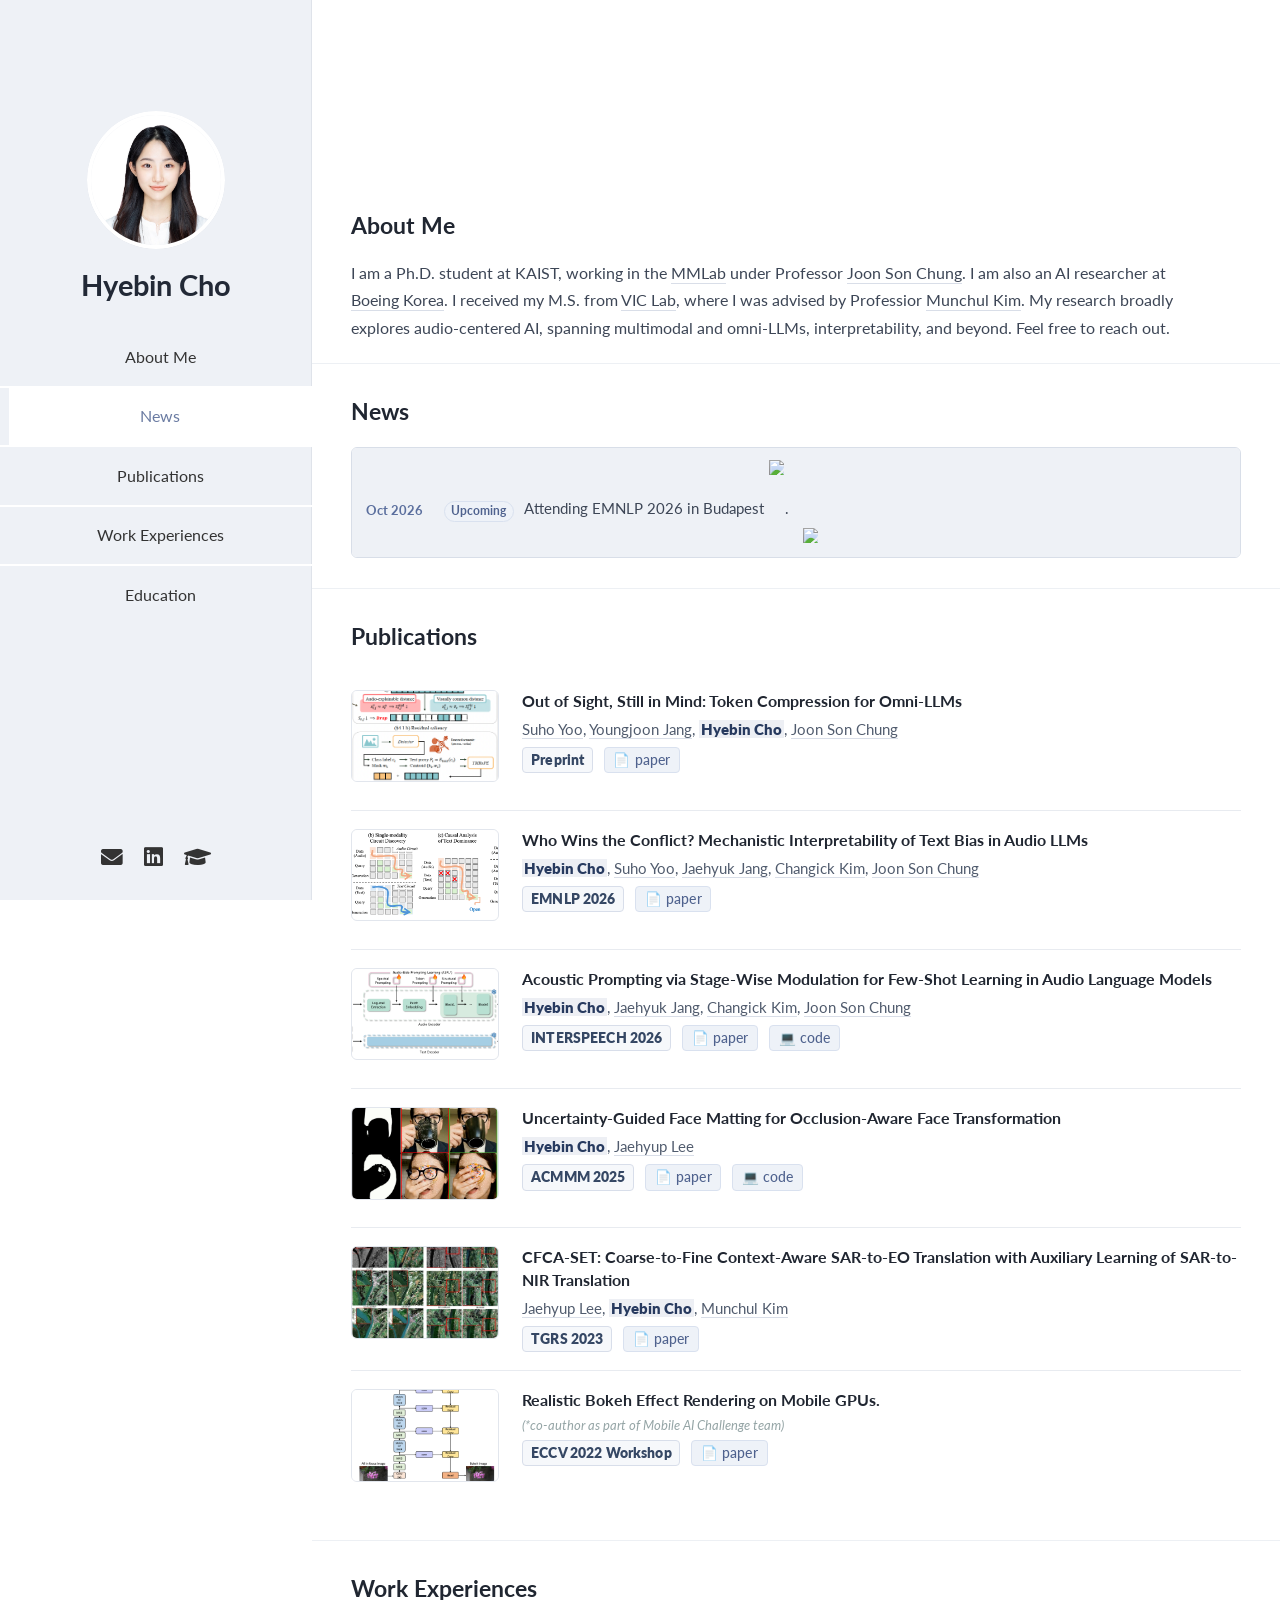
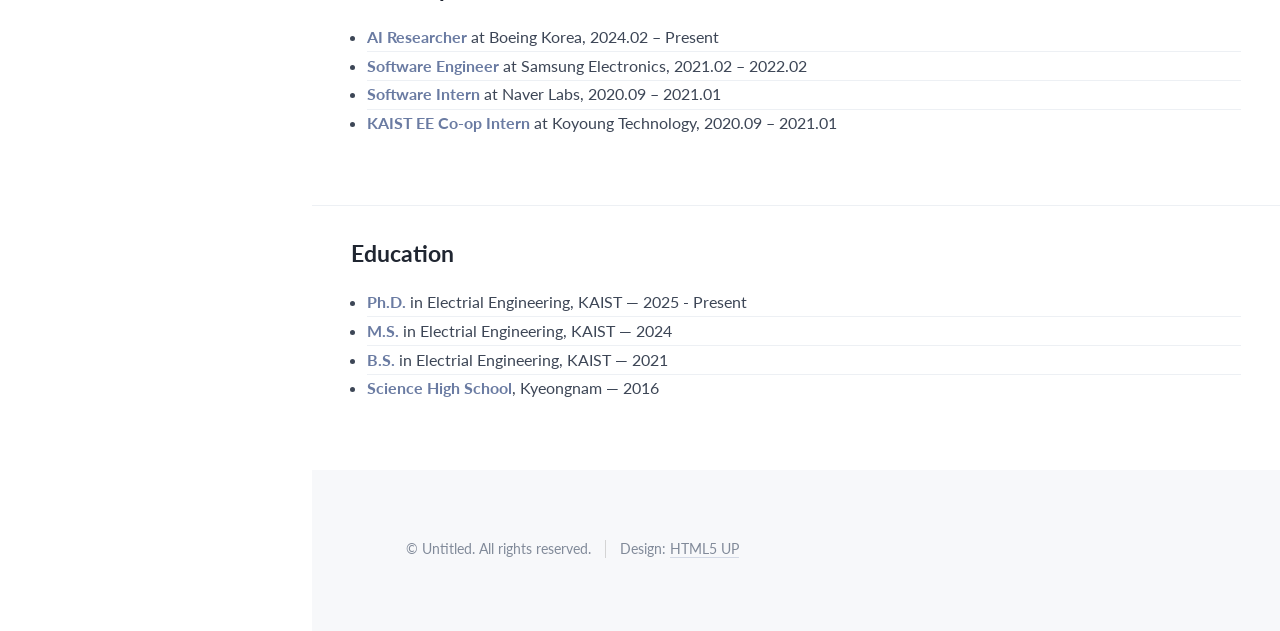
==== index.html @ 45005ac3 "Use Twemoji flag images in news" ====
<!DOCTYPE HTML>
<!--
	Read Only by HTML5 UP
	html5up.net | @ajlkn
	Free for personal and commercial use under the CCA 3.0 license (html5up.net/license)
-->
<html>
	<head>
		<title>Hyebin Cho - AI Researcher</title>
		<meta charset="utf-8" />
		<meta name="viewport" content="width=device-width, initial-scale=1, user-scalable=no" />
		<link rel="stylesheet" href="assets/css/polished.css?v=2" />
		<meta name="description" content="Projects and research by Hyebin Cho" />
		<meta name="robots" content="index, follow" />
		<link rel="canonical" href="https://hyebin-c.github.io/" />
		<meta name="google-site-verification" content="LaCavt88TlLzrb6b3BVemHwSbVUgJTIa5Aq9492b00Y" />

		<!-- 🔽 Open Graph: SNS preview용 -->
		<!-- <meta property="og:title" content="Hyebin Cho – AI Researcher" />
		<meta property="og:description" content="Anomaly detection, diffusion models, and vision-language research. Currently at NAVER, starting PhD in Fall 2025." />
		<meta property="og:image" content="https://yourname.github.io/images/preview.png" />
		<meta property="og:url" content="https://yourname.github.io/" />
		<meta property="og:type" content="website" /> -->
		<script type="application/ld+json">
		{
			"@context": "https://schema.org",
			"@type": "Person",
			"name": "Hyebin Cho",
			"jobTitle": "AI Researcher",
			"affiliation": [
				{
					"@type": "Organization",
					"name": "KAIST"
				},
				{
					"@type": "Organization",
					"name": "Korea Advanced Institute of Science and Technology"
				},
				{
					"@type": "Organization",
					"name": "Boeing"
				}
			],
			"url": "https://hyebin-c.github.io/",
			"sameAs": [
				"https://scholar.google.com/citations?user=4tqQiJ8AAAAJ&hl=en&authuser=2",
				"https://www.linkedin.com/in/hyebin-cho-ai/"
			]
		}
		</script>
	</head>
	<body class="is-preload">

		<!-- Header -->
		<section id="header">
			<header>
				<span class="image avatar"><img src="images/ETC/hyebin.jpg" alt="Hyebin Cho" /></span>
				<h1 id="logo"><a href="#">Hyebin Cho</a></h1>
				<!-- <p>Hi Hi AI researcher<br />
				Hi</p> -->
			</header>
			<nav id="nav">
				<ul>
					<li><a href="#aboutme" class="active">About Me</a></li>
					<li><a href="#news">News</a></li>
					<li><a href="#pub">Publications</a></li>
					<li><a href="#work">Work Experiences</a></li>
					<li><a href="#edu">Education</a></li>
				</ul>
			</nav>
			<footer>
				<ul class="icons">
					<!-- <li><a href="#" class="icon brands fa-twitter"><span class="label">Twitter</span></a></li> -->
					<!-- <li><a href="#" class="icon brands fa-facebook-f"><span class="label">Facebook</span></a></li> -->
					<!-- <li><a href="#" class="icon brands fa-instagram"><span class="label">Instagram</span></a></li> -->
					<!-- <li><a href="#" class="icon brands fa-github"><span class="label">Github</span></a></li> -->
					<li><a href="mailto:hyebin.cho@kaist.ac.kr" class="icon solid fa-envelope"><span class="label">Email</span></a></li>
					<li><a href="https://www.linkedin.com/in/hyebin-cho-ai/" class="icon brands fa-linkedin"><span class="label">LinkedIn</span></a></li>
					<li><a href="https://scholar.google.com/citations?user=4tqQiJ8AAAAJ&hl=en&authuser=2" class="icon solid fa-graduation-cap"><span class="label">Google Scholar</span></a></li>
				</ul>
			</footer>
		</section>

		<!-- Wrapper -->
			<div id="wrapper">

				<!-- Main -->
					<div id="main">

						<!-- aboutme -->
						<section id="aboutme">
							<div class="image main" data-position="center" style="background-color: #fff; height: 200px;">
							</div>
							<div class="container">
								<header class="major">
									<!-- <h2>Read Only</h2> -->
									<!-- <p>Just an incredibly simple responsive site<br />
									template freebie by <a href="http://html5up.net">HTML5 UP</a>.</p> -->
									<h3>About Me</h3>
								</header>
								<p class="about-text">
									I am a Ph.D. student at KAIST, working in the <a href="https://mm.kaist.ac.kr/">MMLab</a> under Professor <a href="https://scholar.google.co.kr/citations?hl=en&user=JJ_LQ0YAAAAJ">Joon Son Chung</a>.
									I am also an AI researcher at <a href="https://www.boeing.com/">Boeing Korea</a>.
									I received my M.S. from <a href="https://www.viclab.kaist.ac.kr/">VIC Lab</a>, where I was advised by Professior <a href="https://scholar.google.co.kr/citations?user=bGXte_4AAAAJ&hl=en">Munchul Kim</a>.
									My research broadly explores audio-centered AI, spanning multimodal and omni-LLMs, interpretability, and beyond. Feel free to reach out.
								</p>
							</div>
						</section>

						<!-- news -->
						<section id="news">
							<div class="container">
								<h3>News</h3>
								<div class="news-panel">
									<ul class="news-list">
										<li><span class="news-date">Oct 2026</span> <span class="news-tag">Upcoming</span> Attending EMNLP 2026 in Budapest <img class="flag-emoji" src="https://cdn.jsdelivr.net/gh/twitter/twemoji@14.0.2/assets/svg/1f1ed-1f1fa.svg" alt="Hungary flag">.</li>
										<li><span class="news-date">Sep 2026</span> <span class="news-tag">Upcoming</span> Attending INTERSPEECH 2026 in Sydney <img class="flag-emoji" src="https://cdn.jsdelivr.net/gh/twitter/twemoji@14.0.2/assets/svg/1f1e6-1f1fa.svg" alt="Australia flag">.</li>
										<li><span class="news-date">Aug 2026</span> 1 paper accepted in EMNLP 2026.</li>
										<li><span class="news-date">Jun 2026</span> 1 paper accepted in INTERSPEECH 2026.</li>
										<li><span class="news-date">Nov 2025</span> Attended ACMMM 2025 in Dublin <img class="flag-emoji" src="https://cdn.jsdelivr.net/gh/twitter/twemoji@14.0.2/assets/svg/1f1ee-1f1ea.svg" alt="Ireland flag">.</li>
										<li><span class="news-date">Aug 2025</span> 1 paper accepted in ACMMM 2025.</li>
									</ul>
								</div>
							</div>
						</section>

						<!-- pub -->
						<section id="pub">
							<div class="container">
								<h3>Publications</h3>

								<!-- Publication 1 -->
								<div class="pub-item">
									<div class="pub-content">
										<div class="pub-image">
											<img src="images/papers/outsight.png" alt="Out of Sight Preview" />
										</div>
										<div class="pub-text">
											<p class="title">Out of Sight, Still in Mind: Token Compression for Omni-LLMs</p>
											<p class="authors"><a href="https://suho-yoo.github.io/" target="_blank">Suho Yoo</a>, <a href="https://art-jang.github.io/" target="_blank">Youngjoon Jang</a>, <strong>Hyebin Cho</strong>, <a href="https://mm.kaist.ac.kr/joon/" target="_blank">Joon Son Chung</a></p>
											<p class="venue"><span class="venue-label">Preprint</span> <a href="https://arxiv.org/abs/2607.21179" target="_blank">📄 paper</a></p>
										</div>
									</div>
								</div>

								<!-- Publication 2 -->
								<div class="pub-item">
									<div class="pub-content">
										<div class="pub-image">
											<img src="images/papers/conflict.png" alt="Who Wins the Conflict Preview" />
										</div>
										<div class="pub-text">
											<p class="title">Who Wins the Conflict? Mechanistic Interpretability of Text Bias in Audio LLMs</p>
											<p class="authors"><strong>Hyebin Cho</strong>, <a href="https://suho-yoo.github.io/" target="_blank">Suho Yoo</a>, <a href="https://jhyukjang.github.io/" target="_blank">Jaehyuk Jang</a>, <a href="https://cilabs.kaist.ac.kr/members/professor" target="_blank">Changick Kim</a>, <a href="https://mm.kaist.ac.kr/joon/" target="_blank">Joon Son Chung</a></p>
											<p class="venue"><span class="venue-label">EMNLP 2026</span> <a href="https://arxiv.org/abs/2606.18924" target="_blank">📄 paper</a></p>
										</div>
									</div>
								</div>

								<!-- Publication 3 -->
								<div class="pub-item">
									<div class="pub-content">
										<div class="pub-image">
											<img src="images/papers/aspl.png" alt="Acoustic Prompting Preview" />
										</div>
										<div class="pub-text">
											<p class="title">Acoustic Prompting via Stage-Wise Modulation for Few-Shot Learning in Audio Language Models</p>
											<p class="authors"><strong>Hyebin Cho</strong>, <a href="https://jhyukjang.github.io/" target="_blank">Jaehyuk Jang</a>, <a href="https://cilabs.kaist.ac.kr/members/professor" target="_blank">Changick Kim</a>, <a href="https://mm.kaist.ac.kr/joon/" target="_blank">Joon Son Chung</a></p>
											<p class="venue"><span class="venue-label">INTERSPEECH 2026</span> <a href="https://arxiv.org/abs/2606.15751" target="_blank">📄 paper</a> <a href="https://github.com/hyebin-c/aspl" target="_blank">💻 code</a></p>
										</div>
									</div>
								</div>

								<!-- Publication 4 -->
								<div class="pub-item">
									<div class="pub-content">
										<div class="pub-image">
											<img src="images/papers/facemat.jpg" alt="FaceMat Preview" />
										</div>
										<div class="pub-text">
											<p class="title">Uncertainty-Guided Face Matting for Occlusion-Aware Face Transformation</p>
											<p class="authors"><strong>Hyebin Cho</strong>, <a href="https://sites.google.com/view/jaehyup-lee/" target="_blank">Jaehyup Lee</a></p>
											<p class="venue"><span class="venue-label">ACMMM 2025</span> <a href="https://www.arxiv.org/abs/2508.03055" target="_blank">📄 paper</a> <a href="https://github.com/hyebin-c/FaceMat" target="_blank">💻 code</a></p>
										</div>
									</div>
								</div>

								<!-- Publication 5 -->
								<div class="pub-item">
									<div class="pub-content">
										<div class="pub-image">
											<img src="images/papers/cfcaset.jpg" alt="CFCA-SET Preview" />
										</div>
										<div class="pub-text">
											<p class="title">CFCA-SET: Coarse-to-Fine Context-Aware SAR-to-EO Translation with Auxiliary Learning of SAR-to-NIR Translation</p>
											<p class="authors"><a href="https://sites.google.com/view/jaehyup-lee/" target="_blank">Jaehyup Lee</a>, <strong>Hyebin Cho</strong>, <a href="https://www.viclab.kaist.ac.kr/professor" target="_blank">Munchul Kim</a></p>
											<p class="venue"><span class="venue-label">TGRS 2023</span> <a href="https://ieeexplore.ieee.org/document/10262339" target="_blank">📄 paper</a></p>
										</div>
									</div>
								</div>

								<!-- Publication 6 -->
								<div class="pub-item">
									<div class="pub-content">
										<div class="pub-image">
											<img src="images/papers/bokeh.png" alt="Bokeh Effect Preview" />
										</div>
										<div class="pub-text">
											<p class="title">Realistic Bokeh Effect Rendering on Mobile GPUs.</p>
											<p class="note">(*co-author as part of Mobile AI Challenge team)</p>
											<p class="venue"><span class="venue-label">ECCV 2022 Workshop</span> <a href="https://arxiv.org/abs/2211.06769" target="_blank">📄 paper</a></p>
										</div>
									</div>
								</div>
									<!-- <p>Integer eu ante ornare amet commetus vestibulum blandit integer in curae ac faucibus integer non. Adipiscing cubilia elementum integer. Integer eu ante ornare amet commetus.</p> -->
									<!-- <form method="post" action="#">
										<div class="row gtr-uniform">
											<div class="col-6 col-12-xsmall"><input type="text" name="name" id="name" placeholder="Name" /></div>
											<div class="col-6 col-12-xsmall"><input type="email" name="email" id="email" placeholder="Email" /></div>
											<div class="col-12"><input type="text" name="subject" id="subject" placeholder="Subject" /></div>
											<div class="col-12"><textarea name="message" id="message" placeholder="Message" rows="6"></textarea></div>
											<div class="col-12">
												<ul class="actions">
													<li><input type="submit" class="primary" value="Send Message" /></li>
													<li><input type="reset" value="Reset Form" /></li>
												</ul>
											</div>
										</div>
									</form> -->
								</div>
							</section>

						<!-- work -->
						<section id="work">
							<div class="container">
								<h3>Work Experiences</h3>
								<ul class="work-list">
									<li>
										<strong>AI Researcher</strong> at Boeing Korea, <span class="period">2024.02 – Present</span><br>
										<!-- <span class="desc">Worked on anomaly detection and vision-language modeling projects using deep learning.</span> -->
									</li>
									<li>
										<strong>Software Engineer</strong> at Samsung Electronics, <span class="period">2021.02 – 2022.02</span><br>
										<!-- <span class="desc">Built a lightweight object tracking module for CMOS sensors.</span> -->
									</li>
									<li>
										<strong>Software Intern</strong> at Naver Labs, <span class="period">2020.09 – 2021.01</span><br>
										<!-- <span class="desc">Calibrated multi-checkerboards for autonomour vehicles using ROS, and optimization.</span> -->
									</li>
									<li>
										<strong>KAIST EE Co-op Intern</strong> at Koyoung Technology, <span class="period">2020.09 – 2021.01</span><br>
										<!-- <span class="desc">Designed calibration methods for multi-camera medical imaging with epipolar constraints.</span> -->
									</li>
								</ul>
									<!-- <p>Integer eu ante ornare amet commetus vestibulum blandit integer in curae ac faucibus integer non. Adipiscing cubilia elementum integer. Integer eu ante ornare amet commetus.</p>
									<div class="features">
										<article>
											<a href="#" class="image"><img src="images/ETC/pic01.jpg" alt="" /></a>
											<div class="inner">
												<h4>Possibly broke spacetime</h4>
												<p>Integer eu ante ornare amet commetus vestibulum blandit integer in curae ac faucibus integer adipiscing ornare amet.</p>
											</div>
										</article>
										<article>
											<a href="#" class="image"><img src="images/ETC/pic02.jpg" alt="" /></a>
											<div class="inner">
												<h4>Terraformed a small moon</h4>
												<p>Integer eu ante ornare amet commetus vestibulum blandit integer in curae ac faucibus integer adipiscing ornare amet.</p>
											</div>
										</article>
										<article>
											<a href="#" class="image"><img src="images/ETC/pic03.jpg" alt="" /></a>
											<div class="inner">
												<h4>Snapped dark matter in the wild</h4>
												<p>Integer eu ante ornare amet commetus vestibulum blandit integer in curae ac faucibus integer adipiscing ornare amet.</p>
											</div>
										</article>
									</div> -->
							</div>
						</section>

						<!-- edu -->
						<section id="edu">
							<div class="container">
								<h3>Education</h3>
								<ul class="work-list">
									<li><strong>Ph.D.</strong> in Electrial Engineering, KAIST — 2025 - Present</li>
									<li><strong>M.S.</strong> in Electrial Engineering, KAIST — 2024</li>
									<li><strong>B.S.</strong> in Electrial Engineering, KAIST — 2021</li>
									<li><strong>Science High School</strong>, Kyeongnam — 2016</li>
								</ul>
									<!-- <p>Integer eu ante ornare amet commetus vestibulum blandit integer in curae ac faucibus integer non. Adipiscing cubilia elementum integer lorem ipsum dolor sit amet.</p>
									<ul class="feature-icons">
										<li class="icon solid fa-code">Write all the code</li>
										<li class="icon solid fa-cubes">Stack small boxes</li>
										<li class="icon solid fa-book">Read books and stuff</li>
										<li class="icon solid fa-coffee">Drink much coffee</li>
										<li class="icon solid fa-bolt">Lightning bolt</li>
										<li class="icon solid fa-users">Shadow clone technique</li>
									</ul> -->
							</div>
						</section>

						<!-- Five -->
						<!--
							<section id="five">
								<div class="container">
									<h3>Elements</h3>

									<section>
										<h4>Text</h4>
										<p>This is <b>bold</b> and this is <strong>strong</strong>. This is <i>italic</i> and this is <em>emphasized</em>.
										This is <sup>superscript</sup> text and this is <sub>subscript</sub> text.
										This is <u>underlined</u> and this is code: <code>for (;;) { ... }</code>. Finally, <a href="#">this is a link</a>.</p>
										<hr />
										<header>
											<h4>Heading with a Subtitle</h4>
											<p>Lorem ipsum dolor sit amet nullam id egestas urna aliquam</p>
										</header>
										<p>Nunc lacinia ante nunc ac lobortis. Interdum adipiscing gravida odio porttitor sem non mi integer non faucibus ornare mi ut ante amet placerat aliquet. Volutpat eu sed ante lacinia sapien lorem accumsan varius montes viverra nibh in adipiscing blandit tempus accumsan.</p>
										<header>
											<h5>Heading with a Subtitle</h5>
											<p>Lorem ipsum dolor sit amet nullam id egestas urna aliquam</p>
										</header>
										<p>Nunc lacinia ante nunc ac lobortis. Interdum adipiscing gravida odio porttitor sem non mi integer non faucibus ornare mi ut ante amet placerat aliquet. Volutpat eu sed ante lacinia sapien lorem accumsan varius montes viverra nibh in adipiscing blandit tempus accumsan.</p>
										<hr />
										<h2>Heading Level 2</h2>
										<h3>Heading Level 3</h3>
										<h4>Heading Level 4</h4>
										<h5>Heading Level 5</h5>
										<h6>Heading Level 6</h6>
										<hr />
										<h5>Blockquote</h5>
										<blockquote>Fringilla nisl. Donec accumsan interdum nisi, quis tincidunt felis sagittis eget tempus euismod. Vestibulum ante ipsum primis in faucibus vestibulum. Blandit adipiscing eu felis iaculis volutpat ac adipiscing accumsan faucibus. Vestibulum ante ipsum primis in faucibus lorem ipsum dolor sit amet nullam adipiscing eu felis.</blockquote>
										<h5>Preformatted</h5>
										<pre><code>i = 0;

while (!deck.isInOrder()) {
    print 'Iteration ' + i;
    deck.shuffle();
    i++;
}

print 'It took ' + i + ' iterations to sort the deck.';</code></pre>
									</section>

									<section>
										<h4>Lists</h4>
										<div class="row">
											<div class="col-6 col-12-xsmall">
												<h5>Unordered</h5>
												<ul>
													<li>Dolor pulvinar etiam magna etiam.</li>
													<li>Sagittis adipiscing lorem eleifend.</li>
													<li>Felis enim feugiat dolore viverra.</li>
												</ul>
												<h5>Alternate</h5>
												<ul class="alt">
													<li>Dolor pulvinar etiam magna etiam.</li>
													<li>Sagittis adipiscing lorem eleifend.</li>
													<li>Felis enim feugiat dolore viverra.</li>
												</ul>
											</div>
											<div class="col-6 col-12-xsmall">
												<h5>Ordered</h5>
												<ol>
													<li>Dolor pulvinar etiam magna etiam.</li>
													<li>Etiam vel felis at lorem sed viverra.</li>
													<li>Felis enim feugiat dolore viverra.</li>
													<li>Dolor pulvinar etiam magna etiam.</li>
													<li>Etiam vel felis at lorem sed viverra.</li>
													<li>Felis enim feugiat dolore viverra.</li>
												</ol>
												<h5>Icons</h5>
												<ul class="icons">
													<li><a href="#" class="icon brands fa-twitter"><span class="label">Twitter</span></a></li>
													<li><a href="#" class="icon brands fa-facebook-f"><span class="label">Facebook</span></a></li>
													<li><a href="#" class="icon brands fa-instagram"><span class="label">Instagram</span></a></li>
													<li><a href="#" class="icon brands fa-github"><span class="label">Github</span></a></li>
													<li><a href="#" class="icon brands fa-dribbble"><span class="label">Dribbble</span></a></li>
													<li><a href="#" class="icon brands fa-tumblr"><span class="label">Tumblr</span></a></li>
												</ul>
											</div>
										</div>
										<h5>Actions</h5>
										<ul class="actions">
											<li><a href="#" class="button primary">Default</a></li>
											<li><a href="#" class="button">Default</a></li>
											<li><a href="#" class="button alt">Default</a></li>
										</ul>
										<ul class="actions small">
											<li><a href="#" class="button primary small">Small</a></li>
											<li><a href="#" class="button small">Small</a></li>
											<li><a href="#" class="button alt small">Small</a></li>
										</ul>
										<div class="row">
											<div class="col-3 col-6-medium col-12-xsmall">
												<ul class="actions stacked">
													<li><a href="#" class="button primary">Default</a></li>
													<li><a href="#" class="button">Default</a></li>
													<li><a href="#" class="button alt">Default</a></li>
												</ul>
											</div>
											<div class="col-3 col-6 col-12-xsmall">
												<ul class="actions stacked">
													<li><a href="#" class="button primary small">Small</a></li>
													<li><a href="#" class="button small">Small</a></li>
													<li><a href="#" class="button alt small">Small</a></li>
												</ul>
											</div>
											<div class="col-3 col-6-medium col-12-xsmall">
												<ul class="actions stacked">
													<li><a href="#" class="button primary fit">Default</a></li>
													<li><a href="#" class="button fit">Default</a></li>
													<li><a href="#" class="button alt fit">Default</a></li>
												</ul>
											</div>
											<div class="col-3 col-6-medium col-12-xsmall">
												<ul class="actions stacked">
													<li><a href="#" class="button primary small fit">Small</a></li>
													<li><a href="#" class="button small fit">Small</a></li>
													<li><a href="#" class="button alt small fit">Small</a></li>
												</ul>
											</div>
										</div>
									</section>

									<section>
										<h4>Table</h4>
										<h5>Default</h5>
										<div class="table-wrapper">
											<table>
												<thead>
													<tr>
														<th>Name</th>
														<th>Description</th>
														<th>Price</th>
													</tr>
												</thead>
												<tbody>
													<tr>
														<td>Item One</td>
														<td>Ante turpis integer aliquet porttitor.</td>
														<td>29.99</td>
													</tr>
													<tr>
														<td>Item Two</td>
														<td>Vis ac commodo adipiscing arcu aliquet.</td>
														<td>19.99</td>
													</tr>
													<tr>
														<td>Item Three</td>
														<td> Morbi faucibus arcu accumsan lorem.</td>
														<td>29.99</td>
													</tr>
													<tr>
														<td>Item Four</td>
														<td>Vitae integer tempus condimentum.</td>
														<td>19.99</td>
													</tr>
													<tr>
														<td>Item Five</td>
														<td>Ante turpis integer aliquet porttitor.</td>
														<td>29.99</td>
													</tr>
												</tbody>
												<tfoot>
													<tr>
														<td colspan="2"></td>
														<td>100.00</td>
													</tr>
												</tfoot>
											</table>
										</div>

										<h5>Alternate</h5>
										<div class="table-wrapper">
											<table class="alt">
												<thead>
													<tr>
														<th>Name</th>
														<th>Description</th>
														<th>Price</th>
													</tr>
												</thead>
												<tbody>
													<tr>
														<td>Item One</td>
														<td>Ante turpis integer aliquet porttitor.</td>
														<td>29.99</td>
													</tr>
													<tr>
														<td>Item Two</td>
														<td>Vis ac commodo adipiscing arcu aliquet.</td>
														<td>19.99</td>
													</tr>
													<tr>
														<td>Item Three</td>
														<td> Morbi faucibus arcu accumsan lorem.</td>
														<td>29.99</td>
													</tr>
													<tr>
														<td>Item Four</td>
														<td>Vitae integer tempus condimentum.</td>
														<td>19.99</td>
													</tr>
													<tr>
														<td>Item Five</td>
														<td>Ante turpis integer aliquet porttitor.</td>
														<td>29.99</td>
													</tr>
												</tbody>
												<tfoot>
													<tr>
														<td colspan="2"></td>
														<td>100.00</td>
													</tr>
												</tfoot>
											</table>
										</div>
									</section>

									<section>
										<h4>Buttons</h4>
										<ul class="actions">
											<li><a href="#" class="button primary">Primary</a></li>
											<li><a href="#" class="button">Default</a></li>
											<li><a href="#" class="button alt">Alternate</a></li>
										</ul>
										<ul class="actions">
											<li><a href="#" class="button primary large">Large</a></li>
											<li><a href="#" class="button">Default</a></li>
											<li><a href="#" class="button alt small">Small</a></li>
										</ul>
										<ul class="actions fit">
											<li><a href="#" class="button primary fit">Fit</a></li>
											<li><a href="#" class="button fit">Fit</a></li>
											<li><a href="#" class="button alt fit">Fit</a></li>
										</ul>
										<ul class="actions fit small">
											<li><a href="#" class="button primary fit small">Fit + Small</a></li>
											<li><a href="#" class="button fit small">Fit + Small</a></li>
											<li><a href="#" class="button alt fit small">Fit + Small</a></li>
										</ul>
										<ul class="actions">
											<li><a href="#" class="button primary icon solid fa-download">Icon</a></li>
											<li><a href="#" class="button icon solid fa-download">Icon</a></li>
											<li><a href="#" class="button alt icon solid fa-check">Icon</a></li>
										</ul>
										<ul class="actions">
											<li><span class="button primary disabled">Primary</span></li>
											<li><span class="button disabled">Default</span></li>
											<li><span class="button alt disabled">Alternate</span></li>
										</ul>
									</section>

									<section>
										<h4>Form</h4>
										<form method="post" action="#">
											<div class="row gtr-uniform">
												<div class="col-6 col-12-xsmall">
													<input type="text" name="demo-name" id="demo-name" value="" placeholder="Name" />
												</div>
												<div class="col-6 col-12-xsmall">
													<input type="email" name="demo-email" id="demo-email" value="" placeholder="Email" />
												</div>
												<div class="col-12">
													<select name="demo-category" id="demo-category">
														<option value="">- Category -</option>
														<option value="1">Manufacturing</option>
														<option value="1">Shipping</option>
														<option value="1">Administration</option>
														<option value="1">Human Resources</option>
													</select>
												</div>
												<div class="col-4 col-12-medium">
													<input type="radio" id="demo-priority-low" name="demo-priority" checked>
													<label for="demo-priority-low">Low Priority</label>
												</div>
												<div class="col-4 col-12-medium">
													<input type="radio" id="demo-priority-normal" name="demo-priority">
													<label for="demo-priority-normal">Normal Priority</label>
												</div>
												<div class="col-4 col-12-medium">
													<input type="radio" id="demo-priority-high" name="demo-priority">
													<label for="demo-priority-high">High Priority</label>
												</div>
												<div class="col-6 col-12-medium">
													<input type="checkbox" id="demo-copy" name="demo-copy">
													<label for="demo-copy">Email me a copy of this message</label>
												</div>
												<div class="col-6 col-12-medium">
													<input type="checkbox" id="demo-human" name="demo-human" checked>
													<label for="demo-human">I am a human and not a robot</label>
												</div>
												<div class="col-12">
													<textarea name="demo-message" id="demo-message" placeholder="Enter your message" rows="6"></textarea>
												</div>
												<div class="col-12">
													<ul class="actions">
														<li><input type="submit" value="Send Message" /></li>
														<li><input type="reset" value="Reset" class="alt" /></li>
													</ul>
												</div>
											</div>
										</form>
									</section>

									<section>
										<h4>Image</h4>
										<h5>Fit</h5>
										<span class="image fit"><img src="images/ETC/banner.jpg" alt="" /></span>
										<div class="box alt">
											<div class="row gtr-50 gtr-uniform">
												<div class="col-4"><span class="image fit"><img src="images/ETC/pic01.jpg" alt="" /></span></div>
												<div class="col-4"><span class="image fit"><img src="images/ETC/pic02.jpg" alt="" /></span></div>
												<div class="col-4"><span class="image fit"><img src="images/ETC/pic03.jpg" alt="" /></span></div>
												<div class="col-4"><span class="image fit"><img src="images/ETC/pic02.jpg" alt="" /></span></div>
												<div class="col-4"><span class="image fit"><img src="images/ETC/pic03.jpg" alt="" /></span></div>
												<div class="col-4"><span class="image fit"><img src="images/ETC/pic01.jpg" alt="" /></span></div>
												<div class="col-4"><span class="image fit"><img src="images/ETC/pic03.jpg" alt="" /></span></div>
												<div class="col-4"><span class="image fit"><img src="images/ETC/pic01.jpg" alt="" /></span></div>
												<div class="col-4"><span class="image fit"><img src="images/ETC/pic02.jpg" alt="" /></span></div>
											</div>
										</div>
										<h5>Left &amp; Right</h5>
										<p><span class="image left"><img src="images/ETC/avatar.jpg" alt="" /></span>Fringilla nisl. Donec accumsan interdum nisi, quis tincidunt felis sagittis eget. tempus euismod. Vestibulum ante ipsum primis in faucibus vestibulum. Blandit adipiscing eu felis iaculis volutpat ac adipiscing accumsan eu faucibus. Integer ac pellentesque praesent tincidunt felis sagittis eget. tempus euismod. Vestibulum ante ipsum primis in faucibus vestibulum. Blandit adipiscing eu felis iaculis volutpat ac adipiscing accumsan eu faucibus. Integer ac pellentesque praesent. Donec accumsan interdum nisi, quis tincidunt felis sagittis eget. tempus euismod. Vestibulum ante ipsum primis in faucibus vestibulum. Blandit adipiscing eu felis iaculis volutpat ac adipiscing accumsan eu faucibus. Integer ac pellentesque praesent tincidunt felis sagittis eget. tempus euismod. Vestibulum ante ipsum primis in faucibus vestibulum. Blandit adipiscing eu felis iaculis volutpat ac adipiscing accumsan eu faucibus. Integer ac pellentesque praesent.</p>
										<p><span class="image right"><img src="images/ETC/avatar.jpg" alt="" /></span>Fringilla nisl. Donec accumsan interdum nisi, quis tincidunt felis sagittis eget. tempus euismod. Vestibulum ante ipsum primis in faucibus vestibulum. Blandit adipiscing eu felis iaculis volutpat ac adipiscing accumsan eu faucibus. Integer ac pellentesque praesent tincidunt felis sagittis eget. tempus euismod. Vestibulum ante ipsum primis in faucibus vestibulum. Blandit adipiscing eu felis iaculis volutpat ac adipiscing accumsan eu faucibus. Integer ac pellentesque praesent. Donec accumsan interdum nisi, quis tincidunt felis sagittis eget. tempus euismod. Vestibulum ante ipsum primis in faucibus vestibulum. Blandit adipiscing eu felis iaculis volutpat ac adipiscing accumsan eu faucibus. Integer ac pellentesque praesent tincidunt felis sagittis eget. tempus euismod. Vestibulum ante ipsum primis in faucibus vestibulum. Blandit adipiscing eu felis iaculis volutpat ac adipiscing accumsan eu faucibus. Integer ac pellentesque praesent.</p>
									</section>

								</div>
							</section>
						-->

					</div>

				<!-- Footer -->
					<section id="footer">
						<div class="container">
							<ul class="copyright">
								<li>&copy; Untitled. All rights reserved.</li><li>Design: <a href="http://html5up.net">HTML5 UP</a></li>
							</ul>
						</div>
					</section>

			</div>

		<!-- Scripts -->
			<script src="assets/js/jquery.min.js"></script>
			<script src="assets/js/jquery.scrollex.min.js"></script>
			<script src="assets/js/jquery.scrolly.min.js"></script>
			<script src="assets/js/browser.min.js"></script>
			<script src="assets/js/breakpoints.min.js"></script>
			<script src="assets/js/util.js"></script>
			<script src="assets/js/main.js"></script>

	</body>
</html>
---- assets/css/polished.css ----
@import url("main.css?v=3");

body {
	background: #f7f8fa;
	color: #2d3340;
}

body,
input,
select,
textarea {
	font-size: 13pt;
}

a {
	border-bottom-color: rgba(106, 123, 162, 0.25);
}

a:hover {
	color: #53658f !important;
}

#header {
	background: #eef1f6;
	box-shadow: inset -1px 0 0 rgba(60, 72, 95, 0.08);
	color: #465166;
}

#header > header {
	padding: 2.4em 2em 1.6em 2em;
}

#header .image.avatar {
	margin-bottom: 1.15em;
}

#header .image.avatar img {
	border: 4px solid #fff;
	box-shadow: 0 10px 24px rgba(40, 50, 70, 0.16);
}

#logo a {
	color: #222936 !important;
	font-size: 0.95em;
	letter-spacing: 0;
}

#nav ul li a {
	color: #657184 !important;
	font-size: 0.92em;
	letter-spacing: 0;
	padding: 0.8em 0;
}

#header a:hover,
#header > nav ul li a:hover,
#header > footer .icons li a:hover {
	color: #2f3f5d !important;
}

#header > nav ul li a:hover {
	background: #e4e9f1;
}

#nav ul li a.active {
	background: #dfe5ee;
	color: #222936 !important;
}

#main > section {
	background: #fff;
	border-top: 1px solid #edf0f4;
}

#main > section > .container {
	padding-top: 1.75em;
	padding-bottom: 1.75em;
	width: 62em;
}

#aboutme .image.main {
	display: none;
}

#main > section#aboutme > .container {
	padding-bottom: 0.8em;
	padding-top: 12em;
}

h3 {
	color: #202631;
	font-size: 1.34em;
	margin-bottom: 0.75em;
}

.about-text,
.work-list,
.pub-text {
	color: #3d4656;
}

.about-text {
	margin-bottom: 0.45em;
	max-width: 860px;
	line-height: 1.65;
}

@media screen and (min-width: 1500px) {
	body,
	input,
	select,
	textarea {
		font-size: 13pt;
	}

	#main > section > .container {
		width: 68em;
	}

	.about-text {
		max-width: 920px;
	}
}

.news-panel {
	background: #eef1f6;
	border: 1px solid #d8dee8;
	border-radius: 6px;
	max-height: 6.4em;
	overflow-y: auto;
	padding: 0.55em 0.8em;
	scrollbar-color: #c4cedc transparent;
	scrollbar-width: thin;
}

.news-list {
	list-style: none;
	margin: 0;
	padding: 0;
}

.news-list li {
	color: #3d4656;
	font-size: 0.86em;
	line-height: 1.55;
	padding: 0.22em 0;
}

.news-date {
	color: #5b6f9e;
	display: inline-block;
	font-size: 0.9em;
	font-weight: 700;
	min-width: 5.5em;
}

.news-tag {
	background: #eef2f8;
	border: 1px solid #d9e1ef;
	border-radius: 999px;
	color: #4f628e;
	display: inline-block;
	font-size: 0.82em;
	font-weight: 700;
	line-height: 1.55;
	margin-right: 0.45em;
	padding: 0 0.55em;
}

.flag-emoji {
	display: inline-block;
	height: 1em;
	margin: 0 0.06em 0 0.12em;
	vertical-align: -0.12em;
	width: 1em;
}

.pub-item {
	margin-bottom: 0;
	padding: 1.05em 0;
	border-bottom: 1px solid #e8ebf0;
}

.pub-content {
	align-items: flex-start;
	gap: 1.35em;
}

.pub-image {
	flex: 0 0 148px;
}

.pub-image img {
	aspect-ratio: 16 / 10;
	background: #f2f4f7;
	border: 1px solid #e2e6ed;
	border-radius: 6px;
	box-shadow: none;
	object-fit: cover;
}

.pub-text .title {
	color: #202631;
	font-size: 1em;
	font-weight: 700;
	line-height: 1.35;
}

.pub-text p + p {
	margin-top: 0.45em;
}

.pub-text .authors {
	color: #515c6e;
	font-size: 0.92em;
	line-height: 1.45;
}

.pub-text .authors strong {
	background: rgba(106, 123, 162, 0.12);
	border-bottom: 0;
	color: #273a5f;
	font-weight: 800;
	padding: 0 0.12em;
}

.pub-text .venue {
	color: #5b6f9e;
	font-size: 0.82em;
	letter-spacing: 0.01em;
}

.pub-text .venue .venue-label {
	background: #f6f8fb;
	border: 1px solid #d8deea;
	border-radius: 4px;
	color: #354764;
	display: inline-block;
	font-weight: 800;
	line-height: 1.8;
	padding: 0 0.58em;
}

.pub-text .venue a {
	background: #eef2f8;
	border: 1px solid #d9e1ef;
	border-radius: 4px;
	color: #4f628e;
	display: inline-block;
	line-height: 1.8;
	margin-left: 0.55em;
	padding: 0 0.65em;
}

.work-list li {
	border-bottom: 1px solid #edf0f4;
	line-height: 1.25;
	padding: 0.22em 0;
}

.work-list li:last-child {
	border-bottom: 0;
}

#footer {
	background: #f7f8fa;
	color: #818a99;
}

@media screen and (max-width: 736px) {
	#main > section > .container {
		padding-top: 1.55em;
		padding-bottom: 1.55em;
	}

	#main > section#aboutme > .container {
		padding-bottom: 0.65em;
		padding-top: 5em;
	}

	.news-panel {
		max-height: 7.1em;
	}
}

@media (max-width: 768px) {
	.pub-content {
		align-items: flex-start;
		flex-direction: row;
		gap: 0.85em;
	}

	.pub-image {
		align-self: flex-start;
		flex: 0 0 82px;
		max-width: 82px;
		width: 82px;
	}

	.pub-image img {
		width: 100%;
	}
}

@media (max-width: 520px) {
	.pub-image {
		flex-basis: 68px;
		max-width: 68px;
		width: 68px;
	}
}

#titleBar .title {
	overflow: hidden;
	padding-left: 76px;
	padding-right: 1em;
	text-overflow: ellipsis;
	white-space: nowrap;
}

@media (prefers-color-scheme: dark) {
	html {
		background: #111722;
		color-scheme: dark;
	}

	body {
		background: #111722;
		color: #d7deea;
	}

	a {
		border-bottom-color: rgba(143, 162, 202, 0.34);
	}

	a:hover {
		color: #b8c7e8 !important;
	}

	strong,
	b {
		color: #dce6fb;
	}

	#header {
		background: #263246;
		box-shadow: inset -1px 0 0 rgba(255, 255, 255, 0.12);
		color: #f1f5fb;
	}

	#header h1,
	#header h2,
	#header h3,
	#header h4,
	#header h5,
	#header h6,
	#header h1 a,
	#header h2 a,
	#header h3 a,
	#header h4 a,
	#header h5 a,
	#header h6 a {
		color: #eef3fb !important;
	}

	#header .image.avatar img {
		border-color: #3c4a60;
		box-shadow: 0 10px 24px rgba(0, 0, 0, 0.34);
	}

	#logo a {
		color: #eef3fb !important;
	}

	#header a,
	#nav ul li a,
	#header > nav ul li a,
	#header > footer .icons li a {
		color: #f1f5fb !important;
	}

	#header a:hover,
	#header > nav ul li a:hover,
	#header > footer .icons li a:hover {
		color: #ffffff !important;
	}

	#header > nav ul li a:hover {
		background: #33445f;
	}

	#header > nav ul li {
		border-top-color: #3d4d65;
	}

	#nav ul li a.active {
		background: #3c5273;
		color: #eef3fb !important;
	}

	#header > footer .icons li a {
		color: #f1f5fb !important;
	}

	#header > footer .icons li a:hover {
		color: #eef3fb !important;
	}

	#wrapper {
		background: #111722;
	}

	#main > section {
		background: #111722;
		border-top-color: #202a3a;
	}

	h3,
	.pub-text .title {
		color: #eef3fb;
	}

	.about-text,
	.work-list,
	.pub-text,
	.news-list li {
		color: #d7deea;
	}

	.news-list li {
		color: #f1f5fb;
	}

	.news-panel {
		background: #263246;
		border-color: #3d4d65;
		scrollbar-color: #d3dbea transparent;
	}

	.pub-text .venue {
		color: #aebee2;
	}

	.news-date {
		color: #ffffff;
	}

	.news-tag {
		background: rgba(255, 255, 255, 0.14);
		border-color: rgba(255, 255, 255, 0.22);
		color: #ffffff;
	}

	.pub-text .venue a {
		background: rgba(185, 200, 228, 0.18);
		border-color: transparent;
		color: #dce7fb;
	}

	.pub-item,
	.work-list li {
		border-bottom-color: #202a3a;
	}

	.pub-image img {
		background: #171f2d;
		border-color: #2b3850;
	}

	.pub-text .authors {
		color: #c0cad8;
	}

	.pub-text .authors strong {
		background: rgba(238, 243, 255, 0.13);
		color: #ffffff;
	}

	.pub-text .venue .venue-label {
		background: rgba(185, 200, 228, 0.18);
		border-color: transparent;
		color: #eef3ff;
	}

	.pub-text .note {
		color: #9eaabd;
	}

	#footer {
		background: #111722;
		color: #9ca8ba;
	}

	#footer .copyright li {
		border-left-color: #2a3547;
	}

	#titleBar {
		background: #171f2d;
		color: #eef3fb;
	}

	#titleBar .title {
		color: #eef3fb;
	}

	#titleBar .toggle:before {
		background: #26344c;
		color: #eef3fb;
	}
}
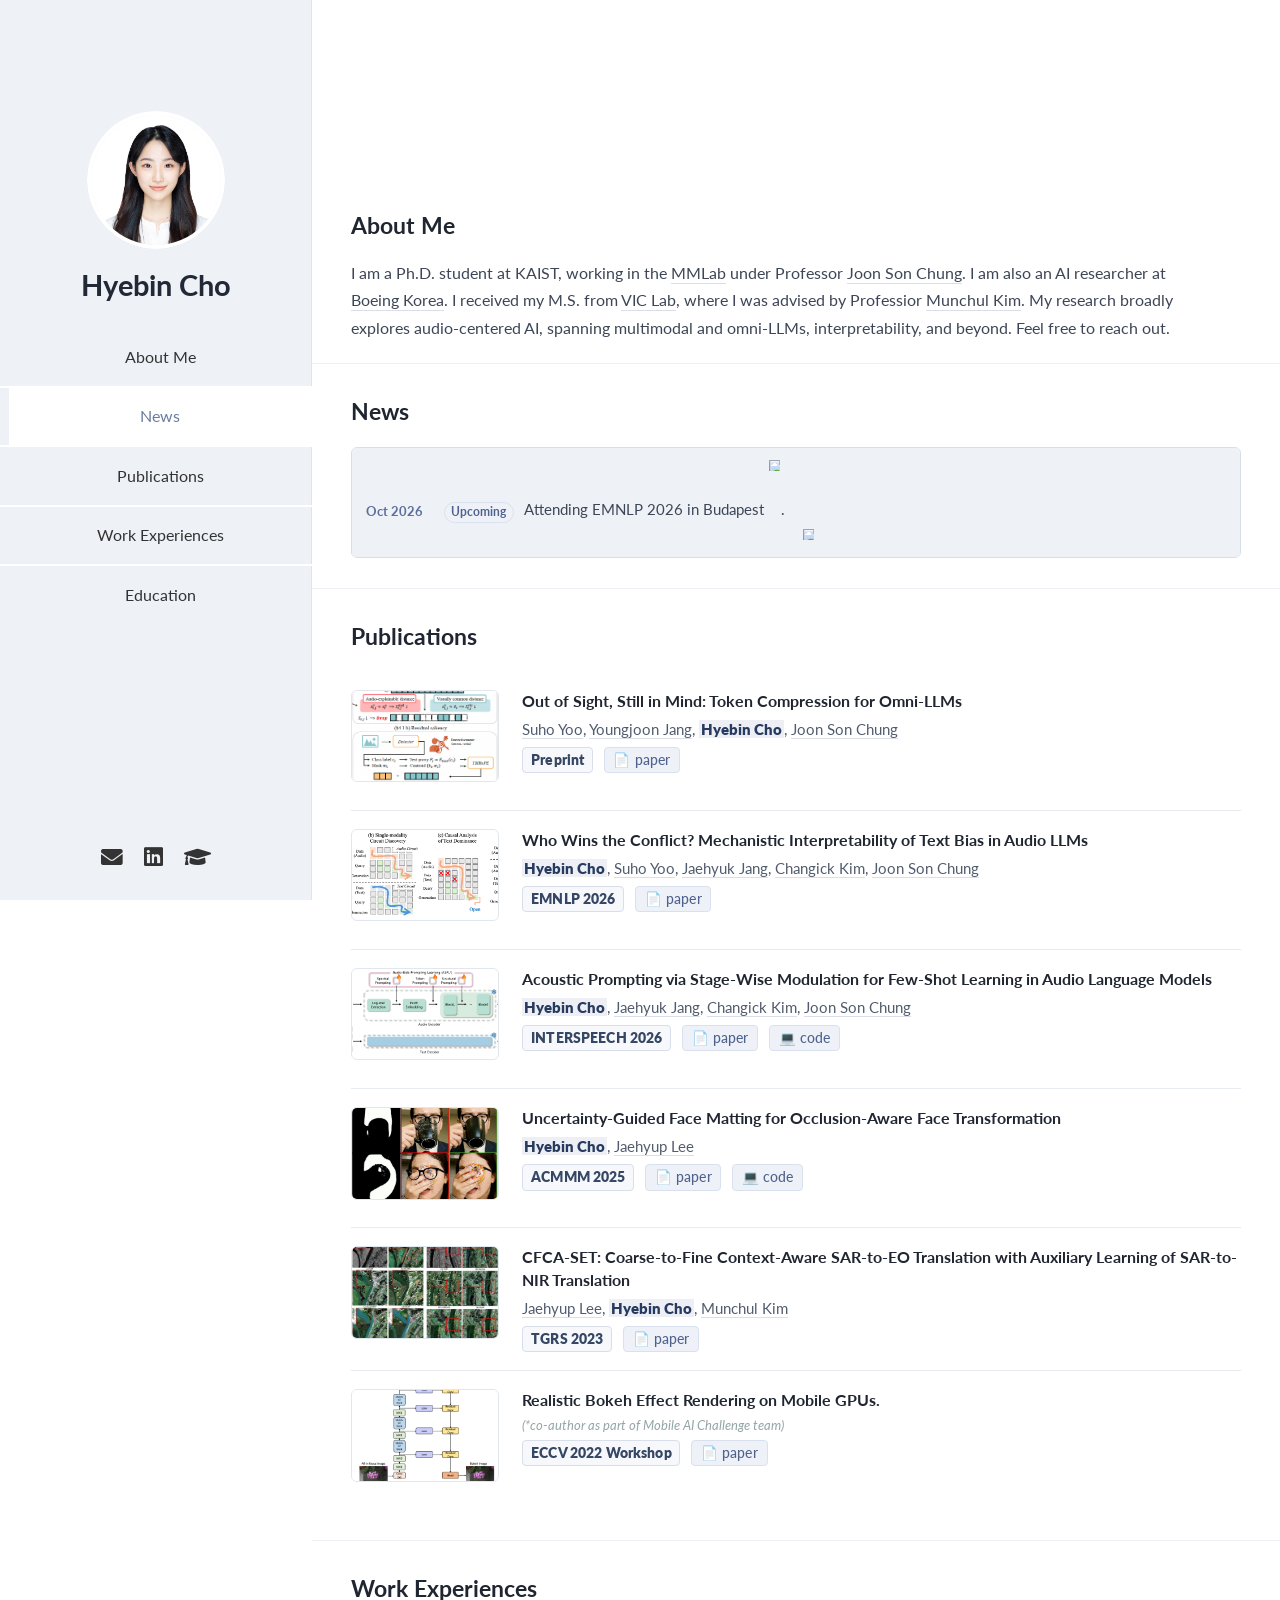
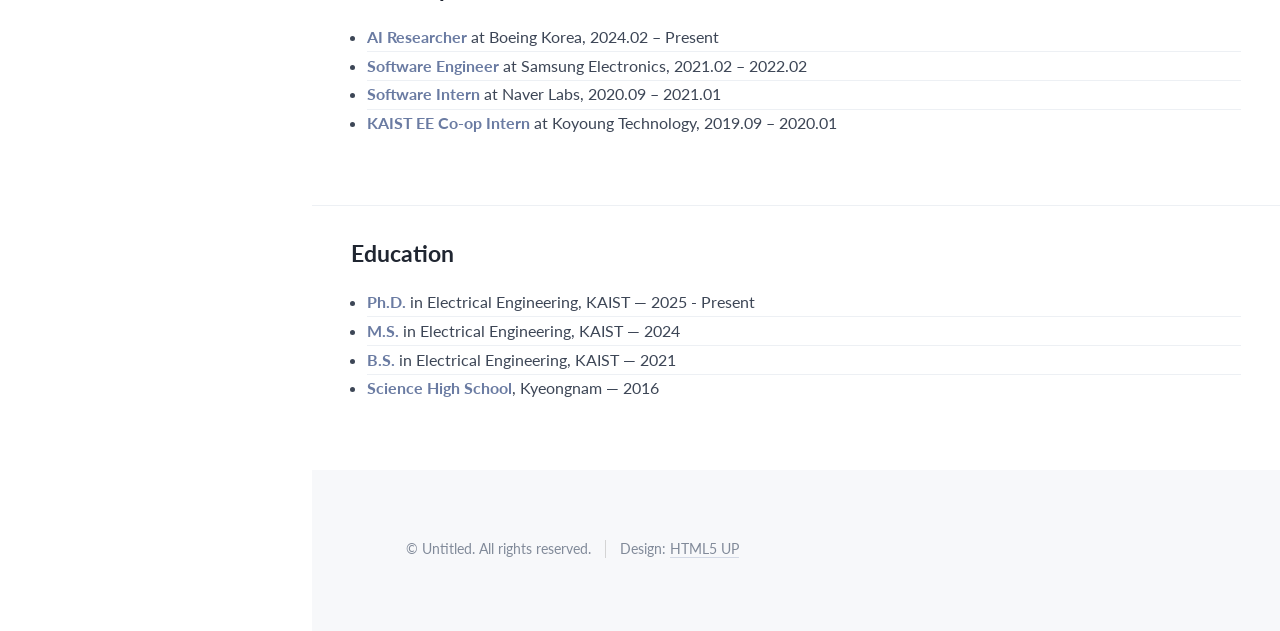
==== commit 196f13e5: "Fix education and co-op dates" ====
--- a/index.html
+++ b/index.html
@@ -248,7 +248,7 @@
 										<!-- <span class="desc">Calibrated multi-checkerboards for autonomour vehicles using ROS, and optimization.</span> -->
 									</li>
 									<li>
-										<strong>KAIST EE Co-op Intern</strong> at Koyoung Technology, <span class="period">2020.09 – 2021.01</span><br>
+										<strong>KAIST EE Co-op Intern</strong> at Koyoung Technology, <span class="period">2019.09 – 2020.01</span><br>
 										<!-- <span class="desc">Designed calibration methods for multi-camera medical imaging with epipolar constraints.</span> -->
 									</li>
 								</ul>
@@ -284,9 +284,9 @@
 							<div class="container">
 								<h3>Education</h3>
 								<ul class="work-list">
-									<li><strong>Ph.D.</strong> in Electrial Engineering, KAIST — 2025 - Present</li>
-									<li><strong>M.S.</strong> in Electrial Engineering, KAIST — 2024</li>
-									<li><strong>B.S.</strong> in Electrial Engineering, KAIST — 2021</li>
+									<li><strong>Ph.D.</strong> in Electrical Engineering, KAIST — 2025 - Present</li>
+									<li><strong>M.S.</strong> in Electrical Engineering, KAIST — 2024</li>
+									<li><strong>B.S.</strong> in Electrical Engineering, KAIST — 2021</li>
 									<li><strong>Science High School</strong>, Kyeongnam — 2016</li>
 								</ul>
 									<!-- <p>Integer eu ante ornare amet commetus vestibulum blandit integer in curae ac faucibus integer non. Adipiscing cubilia elementum integer lorem ipsum dolor sit amet.</p>
--- a/assets/css/polished.css
+++ b/assets/css/polished.css
@@ -169,10 +169,12 @@
 
 .flag-emoji {
 	display: inline-block;
-	height: 1em;
-	margin: 0 0.06em 0 0.12em;
-	vertical-align: -0.12em;
-	width: 1em;
+	height: 0.74em !important;
+	margin: 0 0.04em 0 0.12em;
+	max-height: 0.74em;
+	max-width: 0.74em;
+	vertical-align: -0.06em;
+	width: 0.74em !important;
 }
 
 .pub-item {
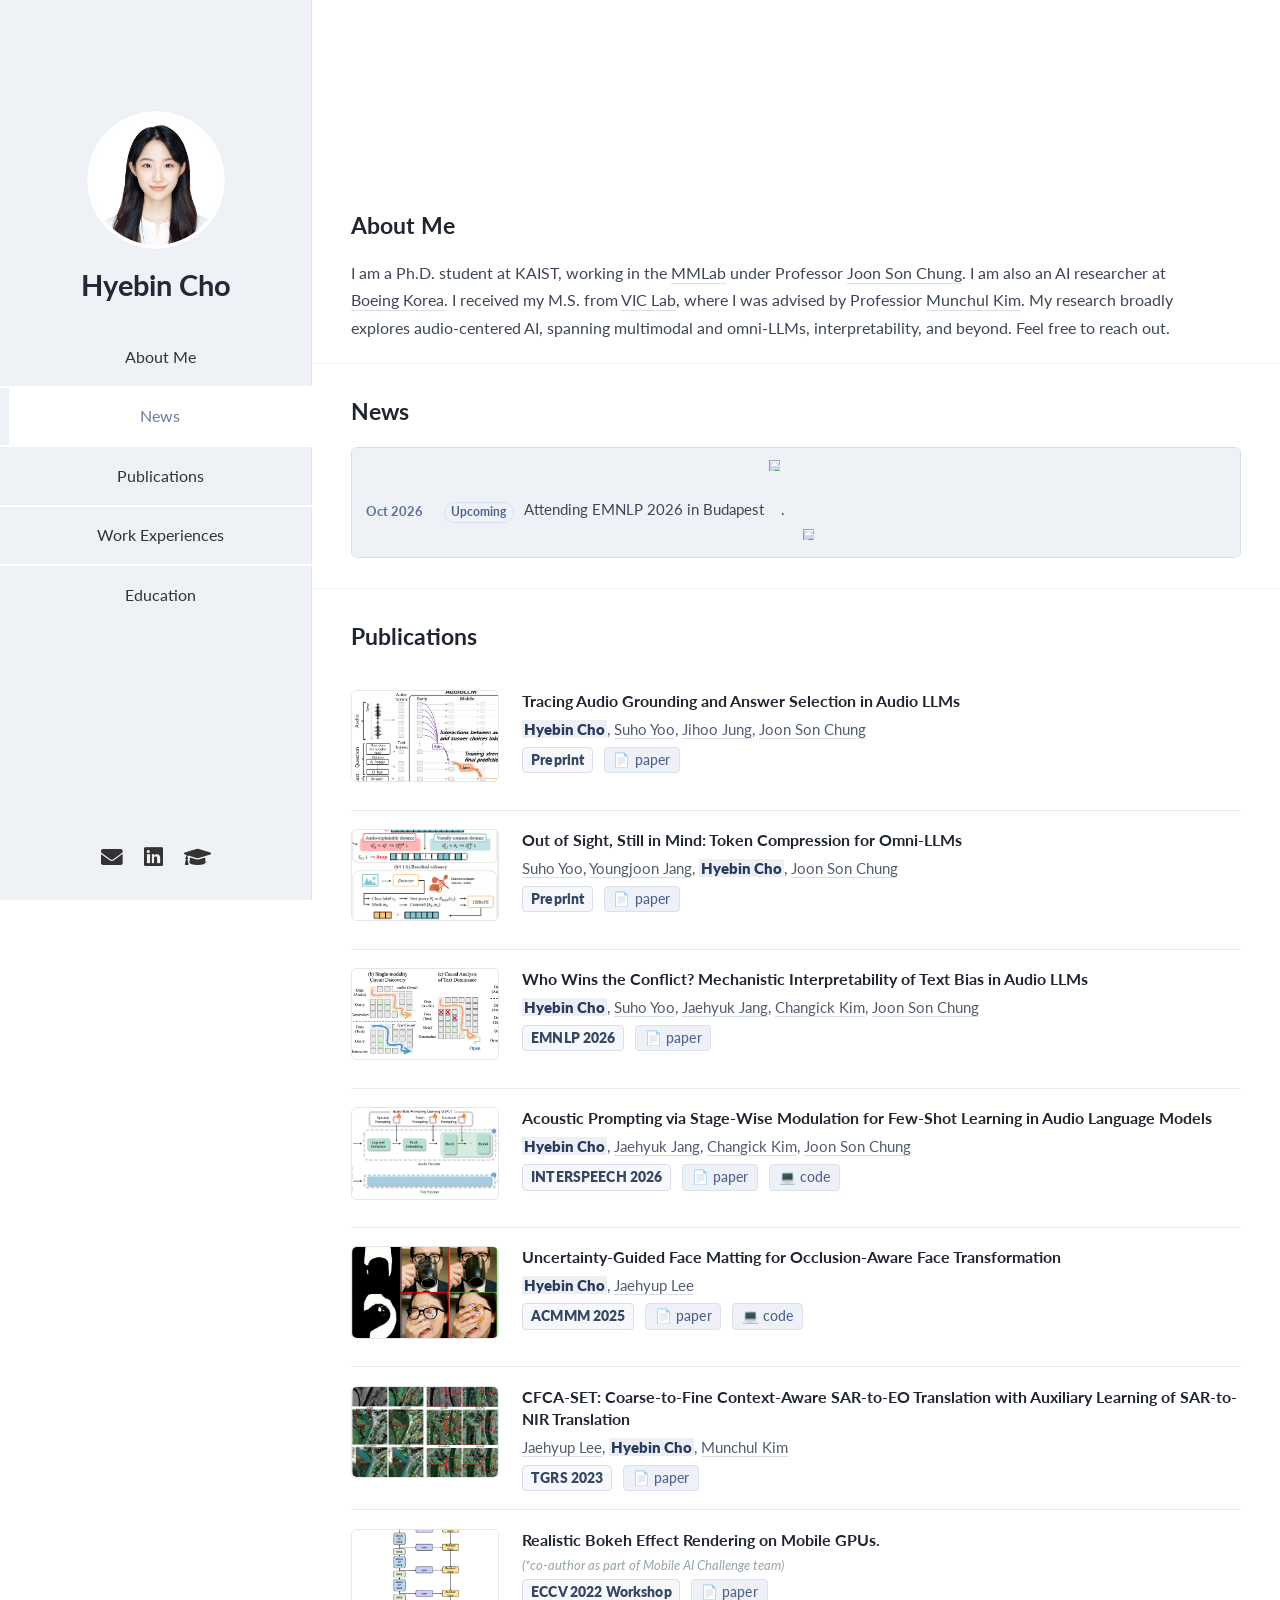
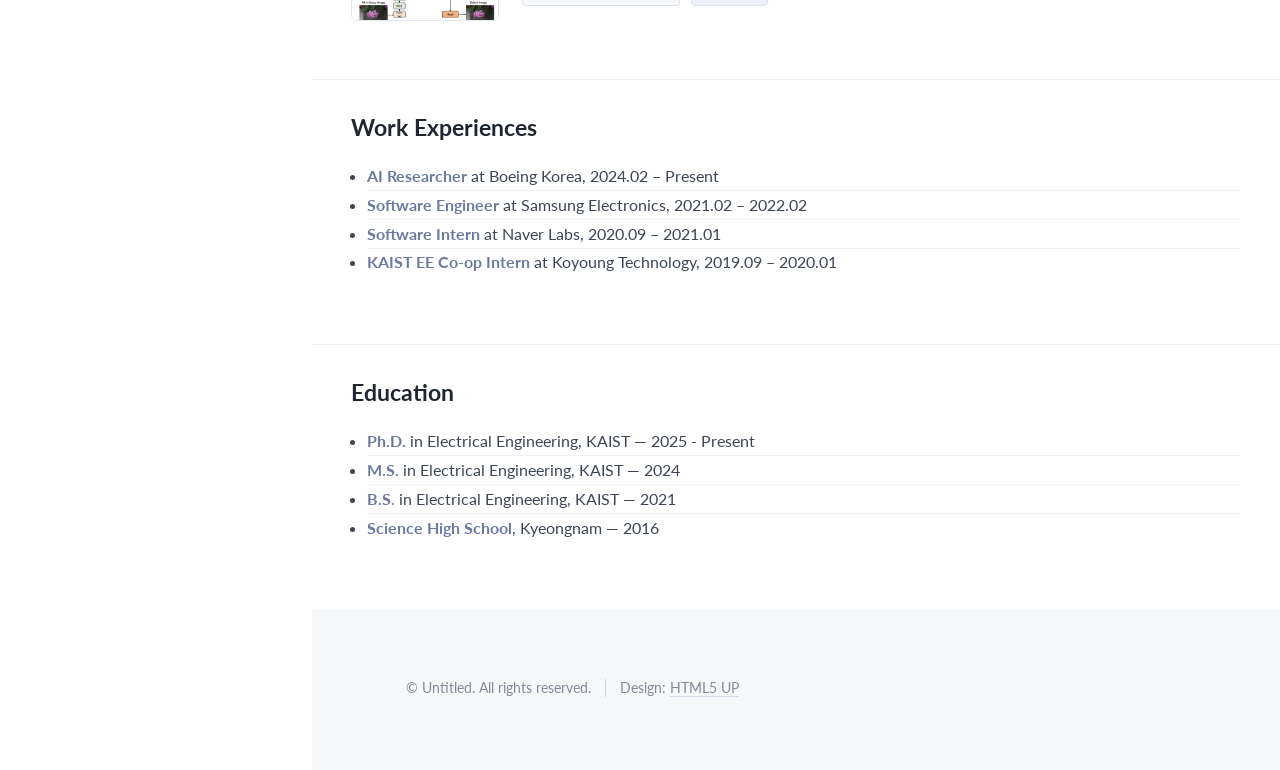
==== commit c0af8d67: "Add tracing audio preprint" ====
--- a/index.html
+++ b/index.html
@@ -64,6 +64,7 @@
 					<li><a href="#aboutme" class="active">About Me</a></li>
 					<li><a href="#news">News</a></li>
 					<li><a href="#pub">Publications</a></li>
+					<!-- <li><a href="#service">Academic Service</a></li> -->
 					<li><a href="#work">Work Experiences</a></li>
 					<li><a href="#edu">Education</a></li>
 				</ul>
@@ -133,6 +134,20 @@
 								<div class="pub-item">
 									<div class="pub-content">
 										<div class="pub-image">
+											<img src="images/papers/tracing.jpg" alt="Tracing Audio Grounding Preview" />
+										</div>
+										<div class="pub-text">
+											<p class="title">Tracing Audio Grounding and Answer Selection in Audio LLMs</p>
+											<p class="authors"><strong>Hyebin Cho</strong>, <a href="https://suho-yoo.github.io/" target="_blank">Suho Yoo</a>, <a href="https://jihoojung0106.github.io/" target="_blank">Jihoo Jung</a>, <a href="https://mm.kaist.ac.kr/joon/" target="_blank">Joon Son Chung</a></p>
+											<p class="venue"><span class="venue-label">Preprint</span> <a href="https://arxiv.org/abs/2609.04637" target="_blank">📄 paper</a></p>
+										</div>
+									</div>
+								</div>
+
+								<!-- Publication 2 -->
+								<div class="pub-item">
+									<div class="pub-content">
+										<div class="pub-image">
 											<img src="images/papers/outsight.png" alt="Out of Sight Preview" />
 										</div>
 										<div class="pub-text">
@@ -143,7 +158,7 @@
 									</div>
 								</div>
 
-								<!-- Publication 2 -->
+								<!-- Publication 3 -->
 								<div class="pub-item">
 									<div class="pub-content">
 										<div class="pub-image">
@@ -157,7 +172,7 @@
 									</div>
 								</div>
 
-								<!-- Publication 3 -->
+								<!-- Publication 4 -->
 								<div class="pub-item">
 									<div class="pub-content">
 										<div class="pub-image">
@@ -171,7 +186,7 @@
 									</div>
 								</div>
 
-								<!-- Publication 4 -->
+								<!-- Publication 5 -->
 								<div class="pub-item">
 									<div class="pub-content">
 										<div class="pub-image">
@@ -179,13 +194,13 @@
 										</div>
 										<div class="pub-text">
 											<p class="title">Uncertainty-Guided Face Matting for Occlusion-Aware Face Transformation</p>
-											<p class="authors"><strong>Hyebin Cho</strong>, <a href="https://sites.google.com/view/jaehyup-lee/" target="_blank">Jaehyup Lee</a></p>
+											<p class="authors"><strong>Hyebin Cho</strong>, <a href="https://sites.google.com/view/knuairlab/team/professor" target="_blank">Jaehyup Lee</a></p>
 											<p class="venue"><span class="venue-label">ACMMM 2025</span> <a href="https://www.arxiv.org/abs/2508.03055" target="_blank">📄 paper</a> <a href="https://github.com/hyebin-c/FaceMat" target="_blank">💻 code</a></p>
 										</div>
 									</div>
 								</div>
 
-								<!-- Publication 5 -->
+								<!-- Publication 6 -->
 								<div class="pub-item">
 									<div class="pub-content">
 										<div class="pub-image">
@@ -193,13 +208,13 @@
 										</div>
 										<div class="pub-text">
 											<p class="title">CFCA-SET: Coarse-to-Fine Context-Aware SAR-to-EO Translation with Auxiliary Learning of SAR-to-NIR Translation</p>
-											<p class="authors"><a href="https://sites.google.com/view/jaehyup-lee/" target="_blank">Jaehyup Lee</a>, <strong>Hyebin Cho</strong>, <a href="https://www.viclab.kaist.ac.kr/professor" target="_blank">Munchul Kim</a></p>
+											<p class="authors"><a href="https://sites.google.com/view/knuairlab/team/professor" target="_blank">Jaehyup Lee</a>, <strong>Hyebin Cho</strong>, <a href="https://www.viclab.kaist.ac.kr/professor" target="_blank">Munchul Kim</a></p>
 											<p class="venue"><span class="venue-label">TGRS 2023</span> <a href="https://ieeexplore.ieee.org/document/10262339" target="_blank">📄 paper</a></p>
 										</div>
 									</div>
 								</div>
 
-								<!-- Publication 6 -->
+								<!-- Publication 7 -->
 								<div class="pub-item">
 									<div class="pub-content">
 										<div class="pub-image">
@@ -229,6 +244,17 @@
 									</form> -->
 								</div>
 							</section>
+
+						<!-- service
+						<section id="service">
+							<div class="container">
+								<h3>Academic Service</h3>
+								<ul class="work-list">
+									<li><strong>Conference Reviewer:</strong> NeurIPS 2026</li>
+								</ul>
+							</div>
+						</section>
+						-->
 
 						<!-- work -->
 						<section id="work">
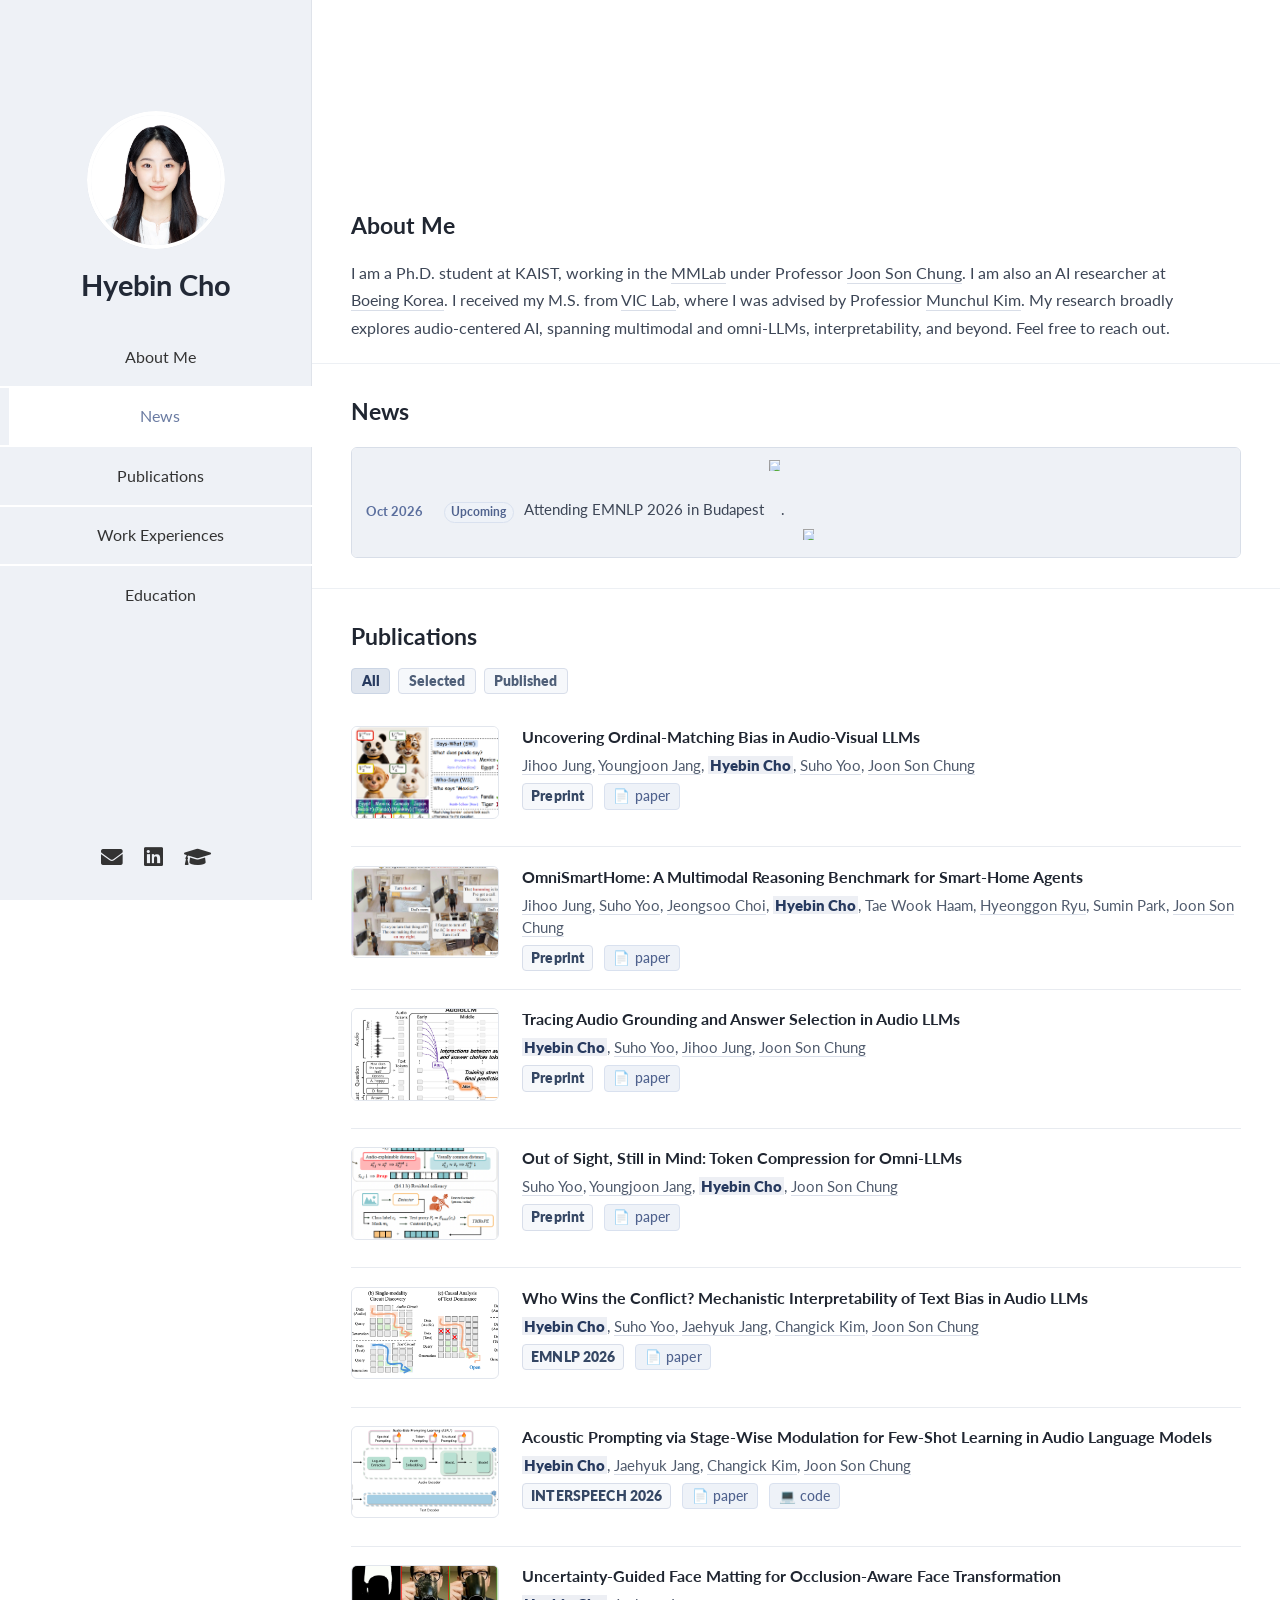
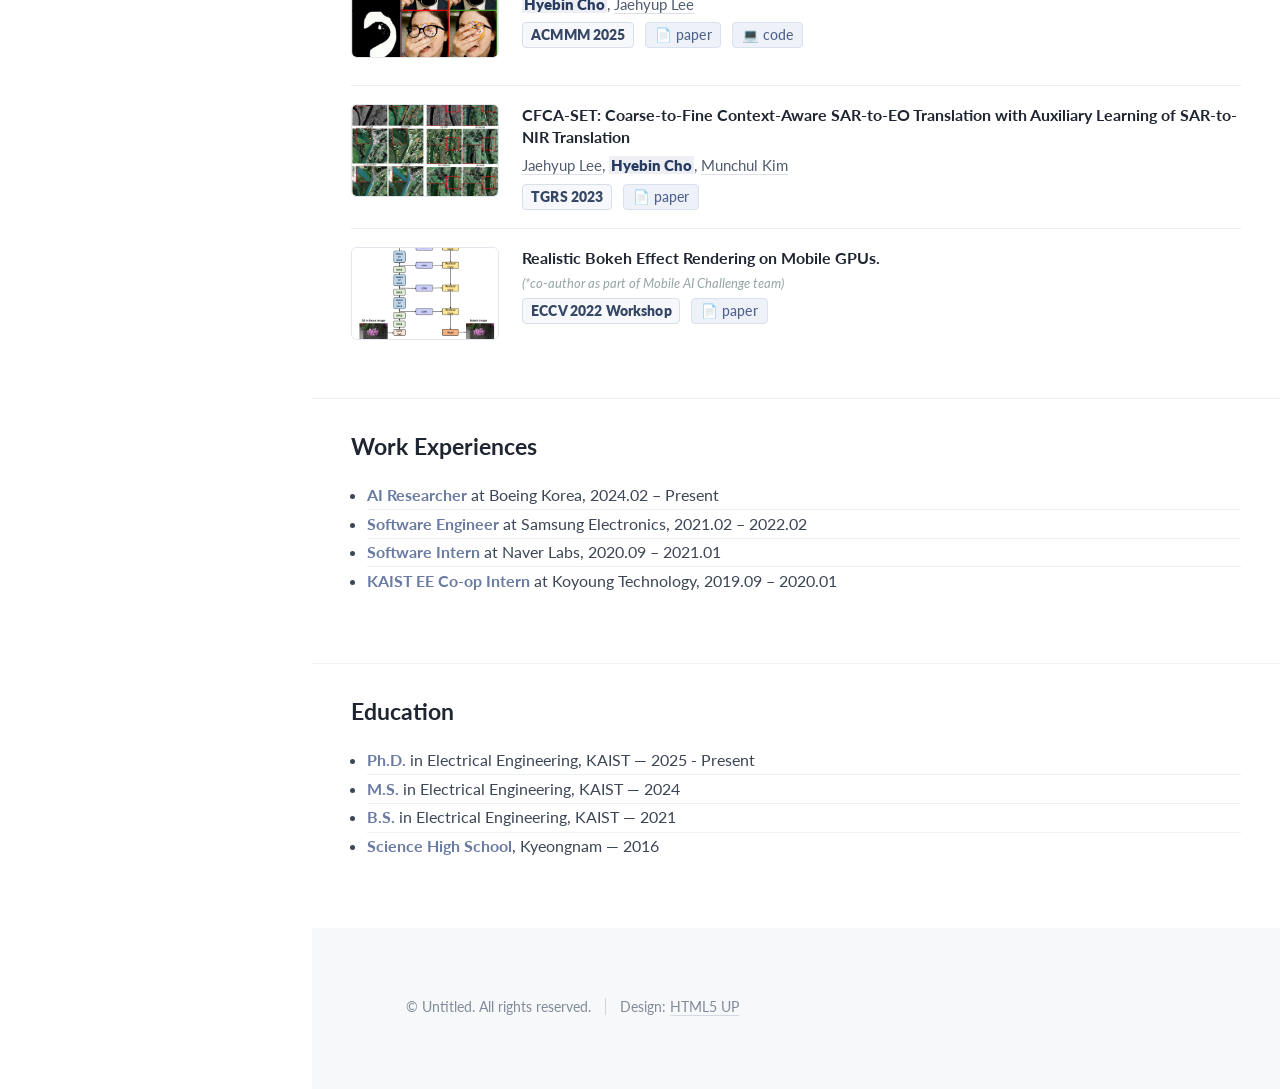
==== commit 9dc56fdc: "Add new preprints and publication filters" ====
--- a/index.html
+++ b/index.html
@@ -9,7 +9,7 @@
 		<title>Hyebin Cho - AI Researcher</title>
 		<meta charset="utf-8" />
 		<meta name="viewport" content="width=device-width, initial-scale=1, user-scalable=no" />
-		<link rel="stylesheet" href="assets/css/polished.css?v=2" />
+		<link rel="stylesheet" href="assets/css/polished.css?v=3" />
 		<meta name="description" content="Projects and research by Hyebin Cho" />
 		<meta name="robots" content="index, follow" />
 		<link rel="canonical" href="https://hyebin-c.github.io/" />
@@ -129,9 +129,42 @@
 						<section id="pub">
 							<div class="container">
 								<h3>Publications</h3>
+								<div class="pub-filters" aria-label="Publication filters">
+									<button type="button" class="active" data-filter="all">All</button>
+									<button type="button" data-filter="selected">Selected</button>
+									<button type="button" data-filter="published">Published</button>
+								</div>
 
 								<!-- Publication 1 -->
-								<div class="pub-item">
+								<div class="pub-item" data-selected="false" data-status="preprint">
+									<div class="pub-content">
+										<div class="pub-image">
+											<img src="images/papers/ordinal.png" alt="Ordinal-Matching Bias Preview" />
+										</div>
+										<div class="pub-text">
+											<p class="title">Uncovering Ordinal-Matching Bias in Audio-Visual LLMs</p>
+											<p class="authors"><a href="https://jihoojung0106.github.io/" target="_blank">Jihoo Jung</a>, <a href="https://art-jang.github.io/" target="_blank">Youngjoon Jang</a>, <strong>Hyebin Cho</strong>, <a href="https://suho-yoo.github.io/" target="_blank">Suho Yoo</a>, <a href="https://mm.kaist.ac.kr/joon/" target="_blank">Joon Son Chung</a></p>
+											<p class="venue"><span class="venue-label">Preprint</span> <a href="https://arxiv.org/abs/2609.34223" target="_blank">📄 paper</a></p>
+										</div>
+									</div>
+								</div>
+
+								<!-- Publication 2 -->
+								<div class="pub-item" data-selected="false" data-status="preprint">
+									<div class="pub-content">
+										<div class="pub-image">
+											<img src="images/papers/omnihome.png" alt="OmniSmartHome Preview" />
+										</div>
+										<div class="pub-text">
+											<p class="title">OmniSmartHome: A Multimodal Reasoning Benchmark for Smart-Home Agents</p>
+											<p class="authors"><a href="https://jihoojung0106.github.io/" target="_blank">Jihoo Jung</a>, <a href="https://suho-yoo.github.io/" target="_blank">Suho Yoo</a>, <a href="https://choijeongsoo.github.io/" target="_blank">Jeongsoo Choi</a>, <strong>Hyebin Cho</strong>, Tae Wook Haam, <a href="https://sites.google.com/view/hyeonggonryu" target="_blank">Hyeonggon Ryu</a>, Sumin Park, <a href="https://mm.kaist.ac.kr/joon/" target="_blank">Joon Son Chung</a></p>
+											<p class="venue"><span class="venue-label">Preprint</span> <a href="https://arxiv.org/abs/2609.32569" target="_blank">📄 paper</a></p>
+										</div>
+									</div>
+								</div>
+
+								<!-- Publication 3 -->
+								<div class="pub-item" data-selected="true" data-status="preprint">
 									<div class="pub-content">
 										<div class="pub-image">
 											<img src="images/papers/tracing.jpg" alt="Tracing Audio Grounding Preview" />
@@ -144,8 +177,8 @@
 									</div>
 								</div>
 
-								<!-- Publication 2 -->
-								<div class="pub-item">
+								<!-- Publication 4 -->
+								<div class="pub-item" data-selected="false" data-status="preprint">
 									<div class="pub-content">
 										<div class="pub-image">
 											<img src="images/papers/outsight.png" alt="Out of Sight Preview" />
@@ -158,8 +191,8 @@
 									</div>
 								</div>
 
-								<!-- Publication 3 -->
-								<div class="pub-item">
+								<!-- Publication 5 -->
+								<div class="pub-item" data-selected="true" data-status="published">
 									<div class="pub-content">
 										<div class="pub-image">
 											<img src="images/papers/conflict.png" alt="Who Wins the Conflict Preview" />
@@ -172,8 +205,8 @@
 									</div>
 								</div>
 
-								<!-- Publication 4 -->
-								<div class="pub-item">
+								<!-- Publication 6 -->
+								<div class="pub-item" data-selected="true" data-status="published">
 									<div class="pub-content">
 										<div class="pub-image">
 											<img src="images/papers/aspl.png" alt="Acoustic Prompting Preview" />
@@ -186,8 +219,8 @@
 									</div>
 								</div>
 
-								<!-- Publication 5 -->
-								<div class="pub-item">
+								<!-- Publication 7 -->
+								<div class="pub-item" data-selected="true" data-status="published">
 									<div class="pub-content">
 										<div class="pub-image">
 											<img src="images/papers/facemat.jpg" alt="FaceMat Preview" />
@@ -200,8 +233,8 @@
 									</div>
 								</div>
 
-								<!-- Publication 6 -->
-								<div class="pub-item">
+								<!-- Publication 8 -->
+								<div class="pub-item" data-selected="false" data-status="published">
 									<div class="pub-content">
 										<div class="pub-image">
 											<img src="images/papers/cfcaset.jpg" alt="CFCA-SET Preview" />
@@ -214,8 +247,8 @@
 									</div>
 								</div>
 
-								<!-- Publication 7 -->
-								<div class="pub-item">
+								<!-- Publication 9 -->
+								<div class="pub-item" data-selected="false" data-status="published">
 									<div class="pub-content">
 										<div class="pub-image">
 											<img src="images/papers/bokeh.png" alt="Bokeh Effect Preview" />
@@ -679,6 +712,34 @@
 			<script src="assets/js/breakpoints.min.js"></script>
 			<script src="assets/js/util.js"></script>
 			<script src="assets/js/main.js"></script>
+			<script>
+				(function () {
+					var filters = document.querySelectorAll('.pub-filters button');
+					var publications = document.querySelectorAll('.pub-item');
+
+					function applyFilter(filter) {
+						publications.forEach(function (item) {
+							var show = filter === 'all'
+								|| (filter === 'selected' && item.dataset.selected === 'true')
+								|| (filter === 'published' && item.dataset.status === 'published');
+
+							item.classList.toggle('is-hidden', !show);
+						});
+
+						filters.forEach(function (button) {
+							button.classList.toggle('active', button.dataset.filter === filter);
+						});
+					}
+
+					filters.forEach(function (button) {
+						button.addEventListener('click', function () {
+							applyFilter(button.dataset.filter);
+						});
+					});
+
+					applyFilter('all');
+				}());
+			</script>
 
 	</body>
 </html>
--- a/assets/css/polished.css
+++ b/assets/css/polished.css
@@ -177,10 +177,43 @@
 	width: 0.74em !important;
 }
 
+.pub-filters {
+	display: flex;
+	flex-wrap: wrap;
+	gap: 0.45em;
+	margin: -0.2em 0 0.8em 0;
+}
+
+.pub-filters button {
+	background: #f6f8fb;
+	border: 1px solid #d8deea;
+	border-radius: 4px;
+	color: #4f5f78;
+	cursor: pointer;
+	font: inherit;
+	font-size: 0.78em;
+	font-weight: 800;
+	height: auto;
+	line-height: 1.8;
+	padding: 0 0.72em;
+	transition: background-color 0.18s ease, border-color 0.18s ease, color 0.18s ease;
+}
+
+.pub-filters button:hover,
+.pub-filters button.active {
+	background: #dfe5ee;
+	border-color: #cbd5e4;
+	color: #273a5f;
+}
+
 .pub-item {
 	margin-bottom: 0;
 	padding: 1.05em 0;
 	border-bottom: 1px solid #e8ebf0;
+}
+
+.pub-item.is-hidden {
+	display: none;
 }
 
 .pub-content {
@@ -453,6 +486,19 @@
 		color: #ffffff;
 	}
 
+	.pub-filters button {
+		background: rgba(185, 200, 228, 0.12);
+		border-color: rgba(185, 200, 228, 0.18);
+		color: #dce7fb;
+	}
+
+	.pub-filters button:hover,
+	.pub-filters button.active {
+		background: rgba(185, 200, 228, 0.24);
+		border-color: rgba(185, 200, 228, 0.28);
+		color: #ffffff;
+	}
+
 	.pub-text .venue a {
 		background: rgba(185, 200, 228, 0.18);
 		border-color: transparent;
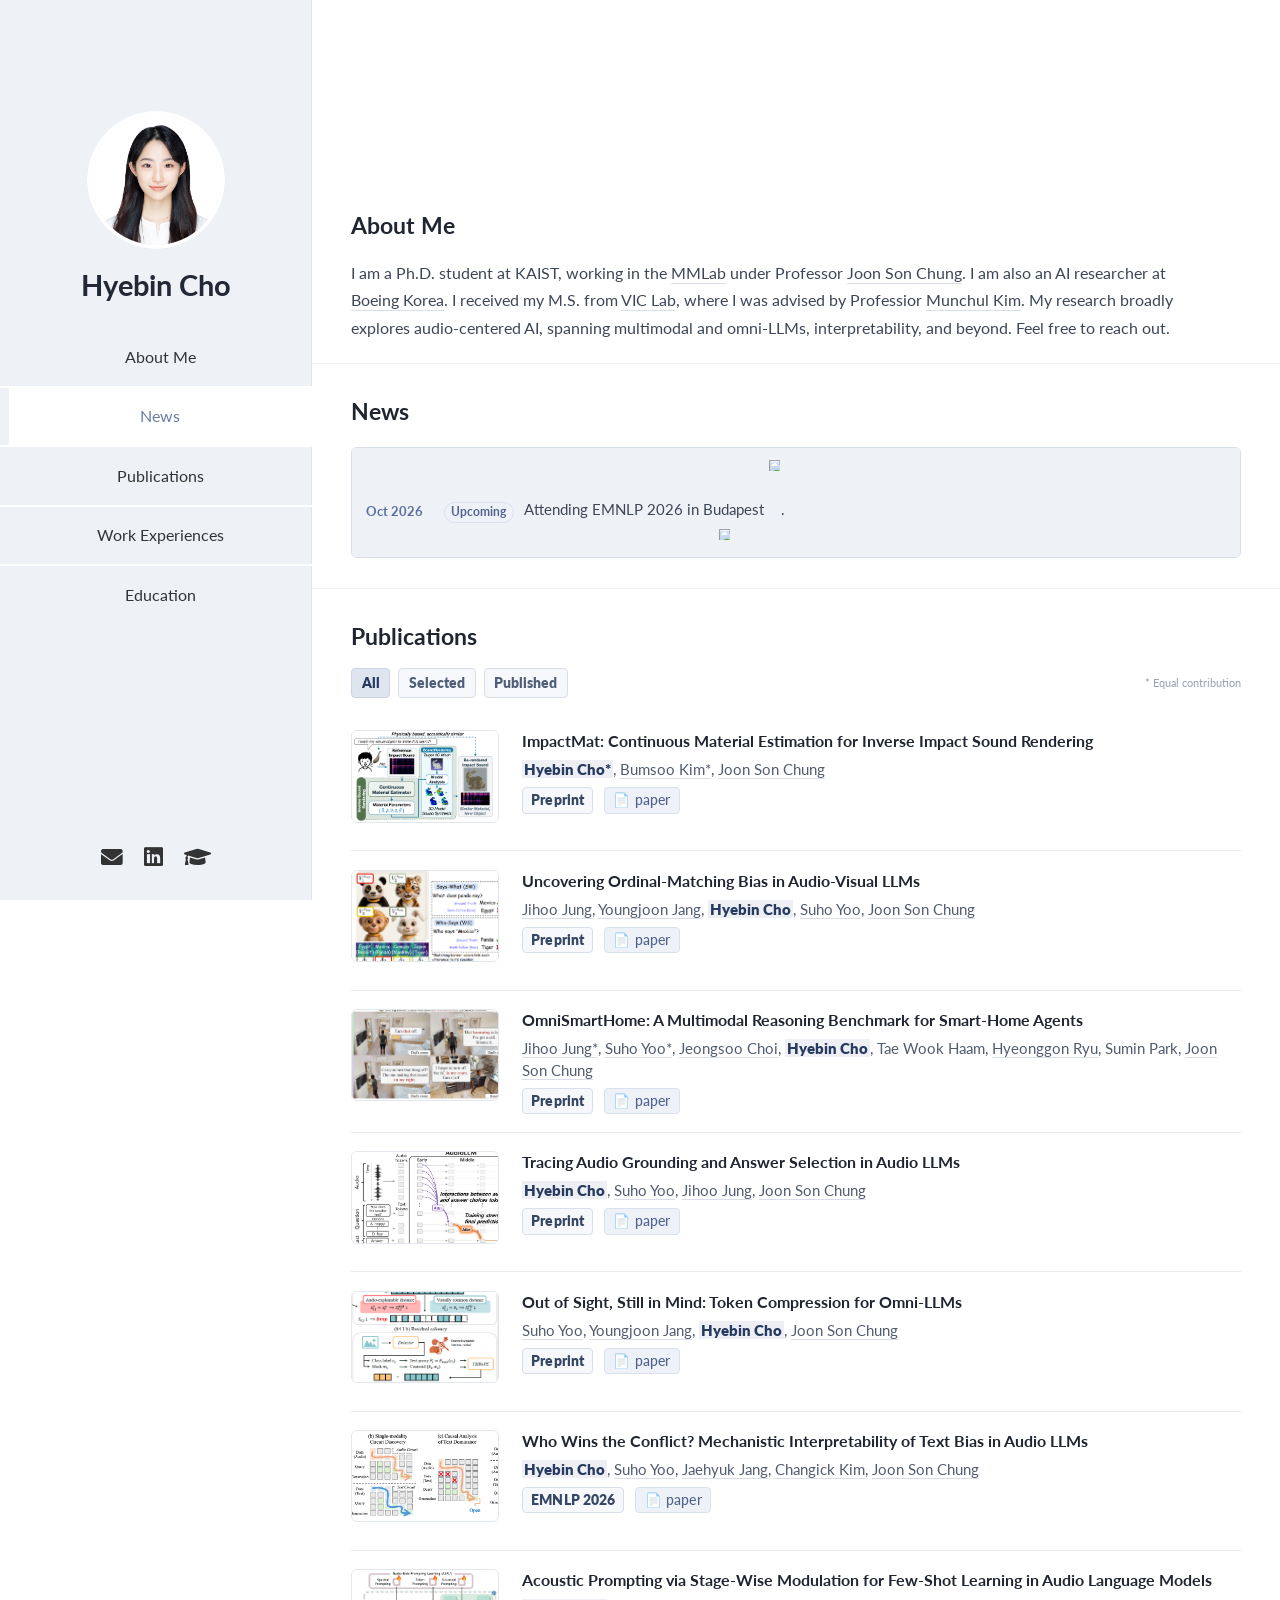
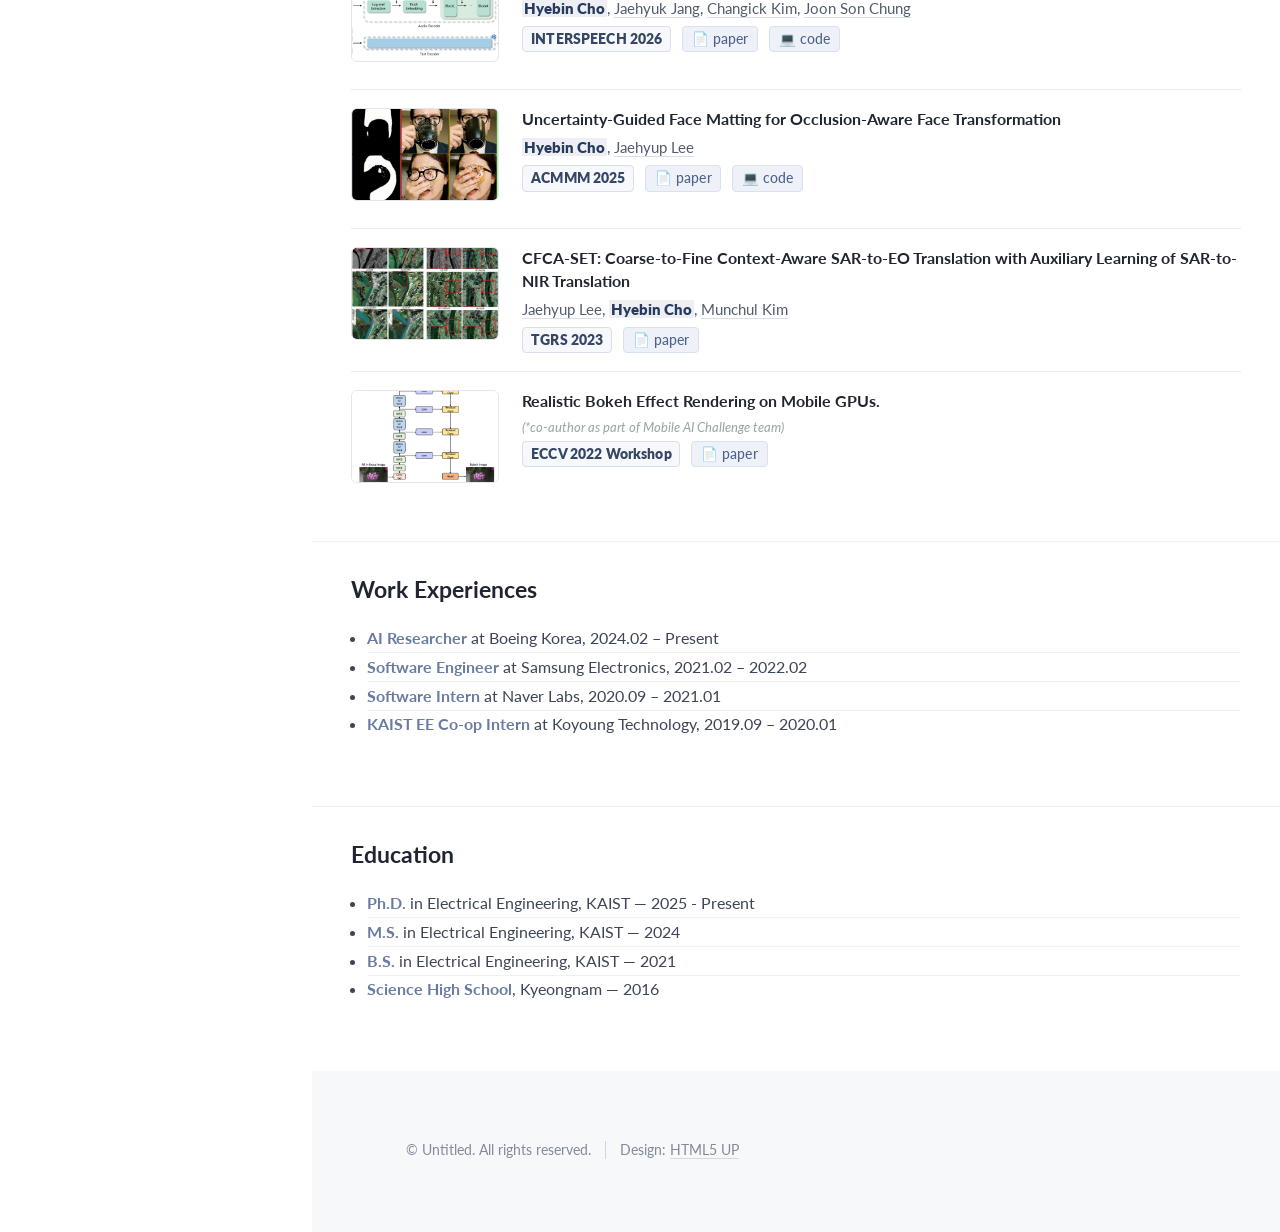
==== commit 89c09478: "Add ImpactMat preprint" ====
--- a/index.html
+++ b/index.html
@@ -115,7 +115,7 @@
 								<div class="news-panel">
 									<ul class="news-list">
 										<li><span class="news-date">Oct 2026</span> <span class="news-tag">Upcoming</span> Attending EMNLP 2026 in Budapest <img class="flag-emoji" src="https://cdn.jsdelivr.net/gh/twitter/twemoji@14.0.2/assets/svg/1f1ed-1f1fa.svg" alt="Hungary flag">.</li>
-										<li><span class="news-date">Sep 2026</span> <span class="news-tag">Upcoming</span> Attending INTERSPEECH 2026 in Sydney <img class="flag-emoji" src="https://cdn.jsdelivr.net/gh/twitter/twemoji@14.0.2/assets/svg/1f1e6-1f1fa.svg" alt="Australia flag">.</li>
+										<li><span class="news-date">Sep 2026</span> Attended INTERSPEECH 2026 in Sydney <img class="flag-emoji" src="https://cdn.jsdelivr.net/gh/twitter/twemoji@14.0.2/assets/svg/1f1e6-1f1fa.svg" alt="Australia flag">.</li>
 										<li><span class="news-date">Aug 2026</span> 1 paper accepted in EMNLP 2026.</li>
 										<li><span class="news-date">Jun 2026</span> 1 paper accepted in INTERSPEECH 2026.</li>
 										<li><span class="news-date">Nov 2025</span> Attended ACMMM 2025 in Dublin <img class="flag-emoji" src="https://cdn.jsdelivr.net/gh/twitter/twemoji@14.0.2/assets/svg/1f1ee-1f1ea.svg" alt="Ireland flag">.</li>
@@ -133,9 +133,24 @@
 									<button type="button" class="active" data-filter="all">All</button>
 									<button type="button" data-filter="selected">Selected</button>
 									<button type="button" data-filter="published">Published</button>
+									<span class="pub-footnote">* Equal contribution</span>
 								</div>
 
 								<!-- Publication 1 -->
+								<div class="pub-item" data-selected="false" data-status="preprint">
+									<div class="pub-content">
+										<div class="pub-image">
+											<img src="images/papers/impactmat.png" alt="ImpactMat Preview" />
+										</div>
+										<div class="pub-text">
+											<p class="title">ImpactMat: Continuous Material Estimation for Inverse Impact Sound Rendering</p>
+											<p class="authors"><strong>Hyebin Cho*</strong>, <a href="https://bumsookim00.com/" target="_blank">Bumsoo Kim*</a>, <a href="https://mm.kaist.ac.kr/joon/" target="_blank">Joon Son Chung</a></p>
+											<p class="venue"><span class="venue-label">Preprint</span> <a href="https://arxiv.org/abs/2610.07061" target="_blank">📄 paper</a></p>
+										</div>
+									</div>
+								</div>
+
+								<!-- Publication 2 -->
 								<div class="pub-item" data-selected="false" data-status="preprint">
 									<div class="pub-content">
 										<div class="pub-image">
@@ -149,7 +164,7 @@
 									</div>
 								</div>
 
-								<!-- Publication 2 -->
+								<!-- Publication 3 -->
 								<div class="pub-item" data-selected="false" data-status="preprint">
 									<div class="pub-content">
 										<div class="pub-image">
@@ -157,13 +172,13 @@
 										</div>
 										<div class="pub-text">
 											<p class="title">OmniSmartHome: A Multimodal Reasoning Benchmark for Smart-Home Agents</p>
-											<p class="authors"><a href="https://jihoojung0106.github.io/" target="_blank">Jihoo Jung</a>, <a href="https://suho-yoo.github.io/" target="_blank">Suho Yoo</a>, <a href="https://choijeongsoo.github.io/" target="_blank">Jeongsoo Choi</a>, <strong>Hyebin Cho</strong>, Tae Wook Haam, <a href="https://sites.google.com/view/hyeonggonryu" target="_blank">Hyeonggon Ryu</a>, Sumin Park, <a href="https://mm.kaist.ac.kr/joon/" target="_blank">Joon Son Chung</a></p>
+											<p class="authors"><a href="https://jihoojung0106.github.io/" target="_blank">Jihoo Jung*</a>, <a href="https://suho-yoo.github.io/" target="_blank">Suho Yoo*</a>, <a href="https://choijeongsoo.github.io/" target="_blank">Jeongsoo Choi</a>, <strong>Hyebin Cho</strong>, Tae Wook Haam, <a href="https://sites.google.com/view/hyeonggonryu" target="_blank">Hyeonggon Ryu</a>, Sumin Park, <a href="https://mm.kaist.ac.kr/joon/" target="_blank">Joon Son Chung</a></p>
 											<p class="venue"><span class="venue-label">Preprint</span> <a href="https://arxiv.org/abs/2609.32569" target="_blank">📄 paper</a></p>
 										</div>
 									</div>
 								</div>
 
-								<!-- Publication 3 -->
+								<!-- Publication 4 -->
 								<div class="pub-item" data-selected="true" data-status="preprint">
 									<div class="pub-content">
 										<div class="pub-image">
@@ -177,7 +192,7 @@
 									</div>
 								</div>
 
-								<!-- Publication 4 -->
+								<!-- Publication 5 -->
 								<div class="pub-item" data-selected="false" data-status="preprint">
 									<div class="pub-content">
 										<div class="pub-image">
@@ -191,7 +206,7 @@
 									</div>
 								</div>
 
-								<!-- Publication 5 -->
+								<!-- Publication 6 -->
 								<div class="pub-item" data-selected="true" data-status="published">
 									<div class="pub-content">
 										<div class="pub-image">
@@ -205,7 +220,7 @@
 									</div>
 								</div>
 
-								<!-- Publication 6 -->
+								<!-- Publication 7 -->
 								<div class="pub-item" data-selected="true" data-status="published">
 									<div class="pub-content">
 										<div class="pub-image">
@@ -219,7 +234,7 @@
 									</div>
 								</div>
 
-								<!-- Publication 7 -->
+								<!-- Publication 8 -->
 								<div class="pub-item" data-selected="true" data-status="published">
 									<div class="pub-content">
 										<div class="pub-image">
@@ -233,7 +248,7 @@
 									</div>
 								</div>
 
-								<!-- Publication 8 -->
+								<!-- Publication 9 -->
 								<div class="pub-item" data-selected="false" data-status="published">
 									<div class="pub-content">
 										<div class="pub-image">
@@ -247,7 +262,7 @@
 									</div>
 								</div>
 
-								<!-- Publication 9 -->
+								<!-- Publication 10 -->
 								<div class="pub-item" data-selected="false" data-status="published">
 									<div class="pub-content">
 										<div class="pub-image">
--- a/assets/css/polished.css
+++ b/assets/css/polished.css
@@ -206,6 +206,14 @@
 	color: #273a5f;
 }
 
+.pub-footnote {
+	align-self: center;
+	color: #9aa3b1;
+	font-size: 0.66em;
+	font-weight: 400;
+	margin-left: auto;
+}
+
 .pub-item {
 	margin-bottom: 0;
 	padding: 1.05em 0;
@@ -353,6 +361,7 @@
 	white-space: nowrap;
 }
 
+/*
 @media (prefers-color-scheme: dark) {
 	html {
 		background: #111722;
@@ -499,6 +508,10 @@
 		color: #ffffff;
 	}
 
+	.pub-footnote {
+		color: #8f9bb0;
+	}
+
 	.pub-text .venue a {
 		background: rgba(185, 200, 228, 0.18);
 		border-color: transparent;
@@ -557,3 +570,4 @@
 		color: #eef3fb;
 	}
 }
+*/
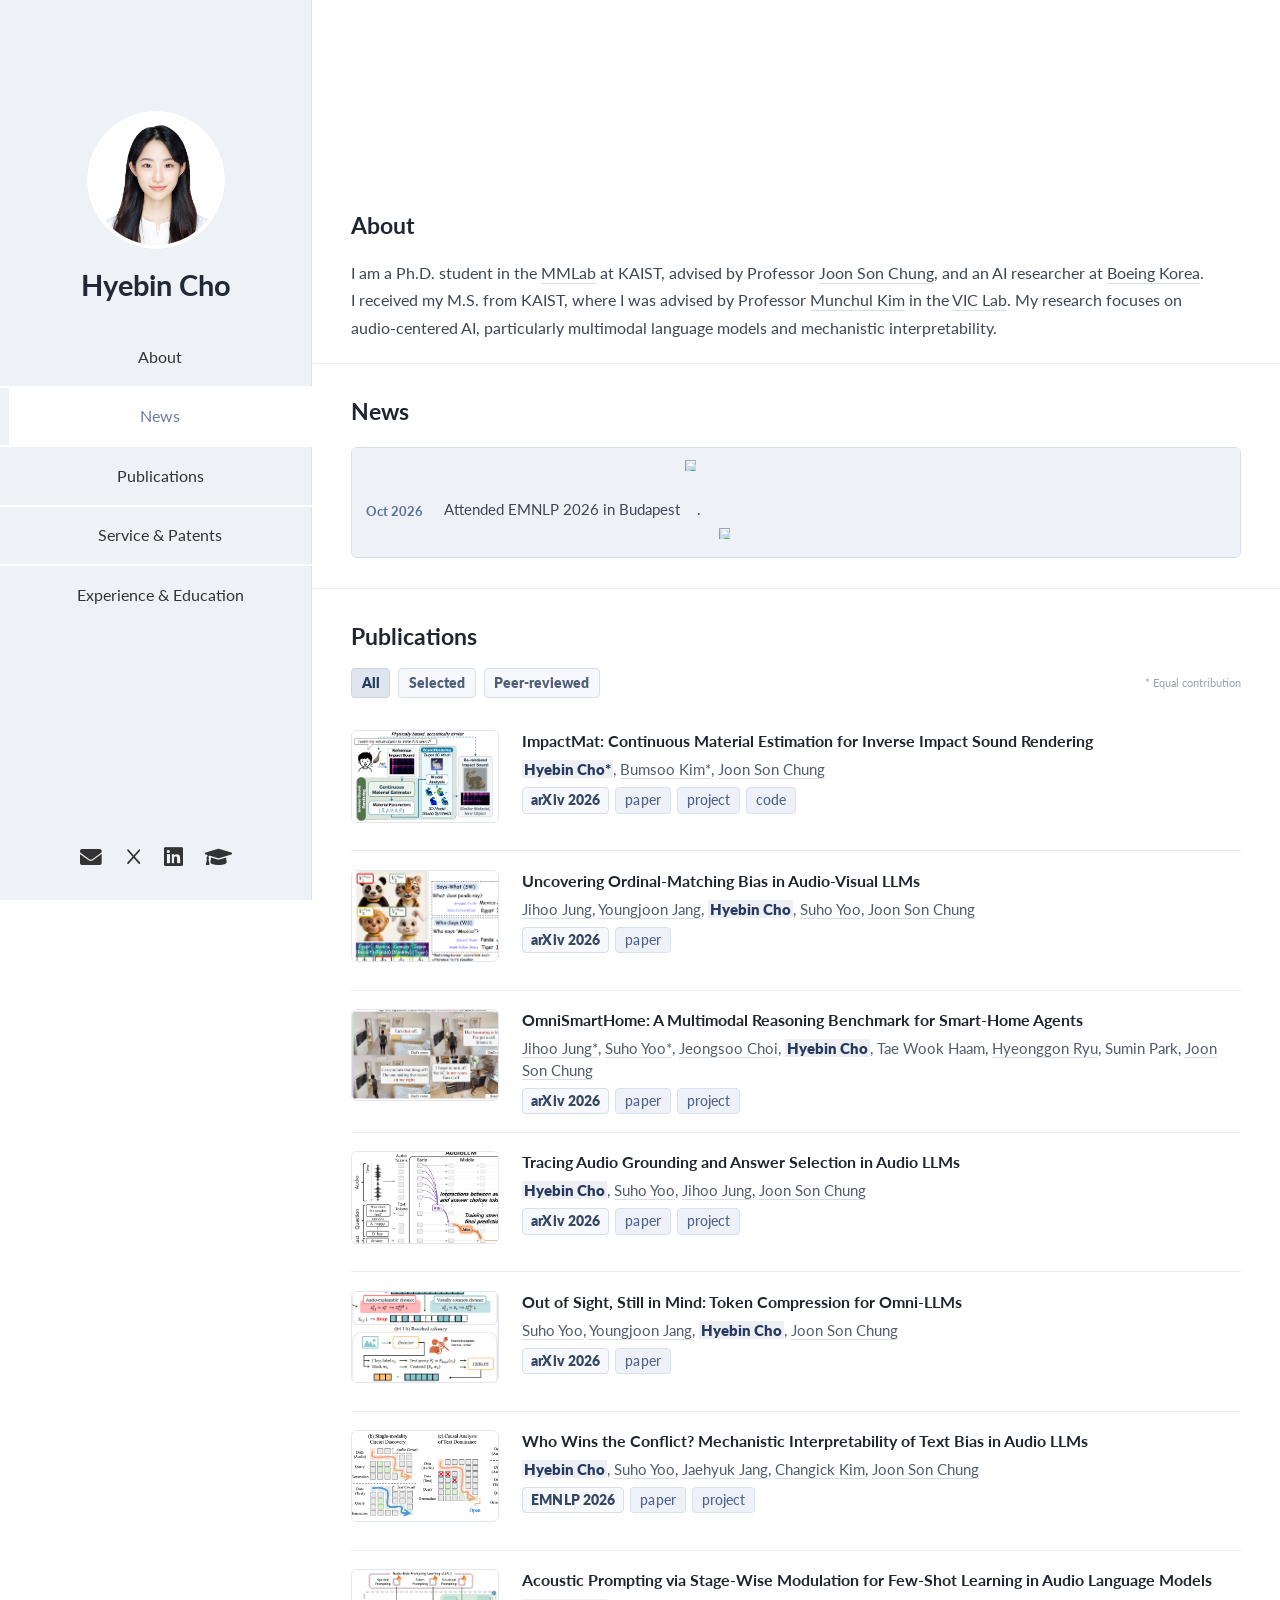
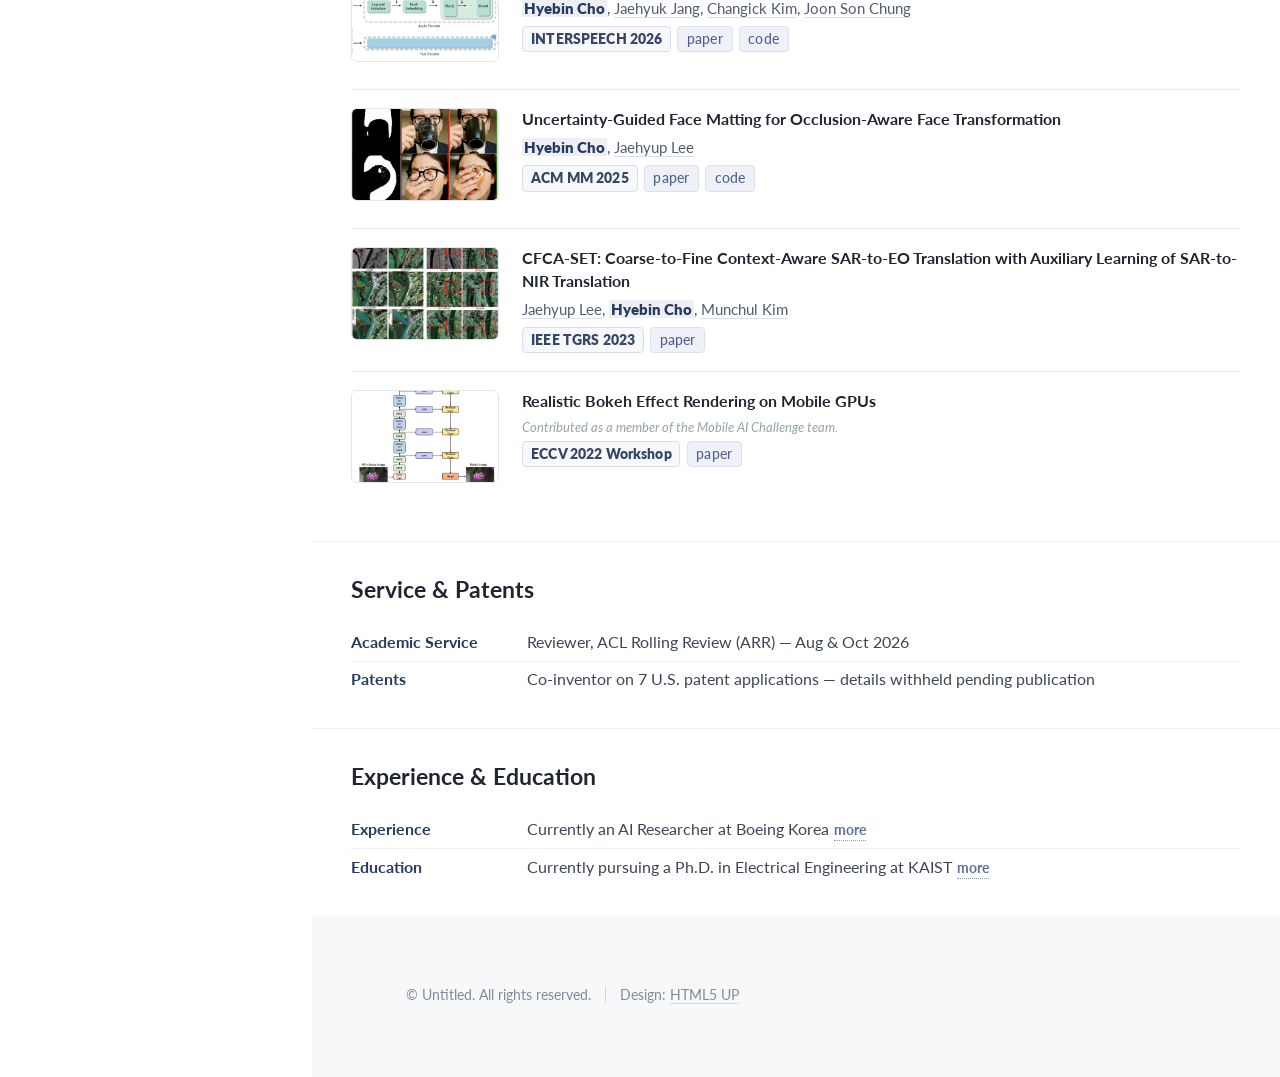
==== commit 340e1cdc: "Add research project pages and polish portfolio" ====
--- a/index.html
+++ b/index.html
@@ -61,12 +61,11 @@
 			</header>
 			<nav id="nav">
 				<ul>
-					<li><a href="#aboutme" class="active">About Me</a></li>
+					<li><a href="#aboutme" class="active">About</a></li>
 					<li><a href="#news">News</a></li>
 					<li><a href="#pub">Publications</a></li>
-					<!-- <li><a href="#service">Academic Service</a></li> -->
-					<li><a href="#work">Work Experiences</a></li>
-					<li><a href="#edu">Education</a></li>
+					<li><a href="#activities">Service &amp; Patents</a></li>
+					<li><a href="#background">Experience &amp; Education</a></li>
 				</ul>
 			</nav>
 			<footer>
@@ -76,6 +75,7 @@
 					<!-- <li><a href="#" class="icon brands fa-instagram"><span class="label">Instagram</span></a></li> -->
 					<!-- <li><a href="#" class="icon brands fa-github"><span class="label">Github</span></a></li> -->
 					<li><a href="mailto:hyebin.cho@kaist.ac.kr" class="icon solid fa-envelope"><span class="label">Email</span></a></li>
+						<li><a href="https://x.com/hbchoac" class="icon x-social" target="_blank" rel="noopener noreferrer"><svg class="x-mark" viewBox="0 0 24 24" aria-hidden="true" focusable="false"><path d="M5 4 19 20M19 4 5 20" /></svg><span class="label">X (@hbchoac)</span></a></li>
 					<li><a href="https://www.linkedin.com/in/hyebin-cho-ai/" class="icon brands fa-linkedin"><span class="label">LinkedIn</span></a></li>
 					<li><a href="https://scholar.google.com/citations?user=4tqQiJ8AAAAJ&hl=en&authuser=2" class="icon solid fa-graduation-cap"><span class="label">Google Scholar</span></a></li>
 				</ul>
@@ -97,13 +97,12 @@
 									<!-- <h2>Read Only</h2> -->
 									<!-- <p>Just an incredibly simple responsive site<br />
 									template freebie by <a href="http://html5up.net">HTML5 UP</a>.</p> -->
-									<h3>About Me</h3>
+									<h3>About</h3>
 								</header>
 								<p class="about-text">
-									I am a Ph.D. student at KAIST, working in the <a href="https://mm.kaist.ac.kr/">MMLab</a> under Professor <a href="https://scholar.google.co.kr/citations?hl=en&user=JJ_LQ0YAAAAJ">Joon Son Chung</a>.
-									I am also an AI researcher at <a href="https://www.boeing.com/">Boeing Korea</a>.
-									I received my M.S. from <a href="https://www.viclab.kaist.ac.kr/">VIC Lab</a>, where I was advised by Professior <a href="https://scholar.google.co.kr/citations?user=bGXte_4AAAAJ&hl=en">Munchul Kim</a>.
-									My research broadly explores audio-centered AI, spanning multimodal and omni-LLMs, interpretability, and beyond. Feel free to reach out.
+									I am a Ph.D. student in the <a href="https://mm.kaist.ac.kr/">MMLab</a> at KAIST, advised by Professor <a href="https://scholar.google.co.kr/citations?hl=en&user=JJ_LQ0YAAAAJ">Joon Son Chung</a>, and an AI researcher at <a href="https://www.boeing.com/">Boeing Korea</a>.
+									I received my M.S. from KAIST, where I was advised by Professor <a href="https://scholar.google.co.kr/citations?user=bGXte_4AAAAJ&hl=en">Munchul Kim</a> in the <a href="https://www.viclab.kaist.ac.kr/">VIC Lab</a>.
+									My research focuses on audio-centered AI, particularly multimodal language models and mechanistic interpretability.
 								</p>
 							</div>
 						</section>
@@ -114,12 +113,12 @@
 								<h3>News</h3>
 								<div class="news-panel">
 									<ul class="news-list">
-										<li><span class="news-date">Oct 2026</span> <span class="news-tag">Upcoming</span> Attending EMNLP 2026 in Budapest <img class="flag-emoji" src="https://cdn.jsdelivr.net/gh/twitter/twemoji@14.0.2/assets/svg/1f1ed-1f1fa.svg" alt="Hungary flag">.</li>
+										<li><span class="news-date">Oct 2026</span> Attended EMNLP 2026 in Budapest <img class="flag-emoji" src="https://cdn.jsdelivr.net/gh/twitter/twemoji@14.0.2/assets/svg/1f1ed-1f1fa.svg" alt="Hungary flag">.</li>
 										<li><span class="news-date">Sep 2026</span> Attended INTERSPEECH 2026 in Sydney <img class="flag-emoji" src="https://cdn.jsdelivr.net/gh/twitter/twemoji@14.0.2/assets/svg/1f1e6-1f1fa.svg" alt="Australia flag">.</li>
-										<li><span class="news-date">Aug 2026</span> 1 paper accepted in EMNLP 2026.</li>
-										<li><span class="news-date">Jun 2026</span> 1 paper accepted in INTERSPEECH 2026.</li>
-										<li><span class="news-date">Nov 2025</span> Attended ACMMM 2025 in Dublin <img class="flag-emoji" src="https://cdn.jsdelivr.net/gh/twitter/twemoji@14.0.2/assets/svg/1f1ee-1f1ea.svg" alt="Ireland flag">.</li>
-										<li><span class="news-date">Aug 2025</span> 1 paper accepted in ACMMM 2025.</li>
+										<li><span class="news-date">Aug 2026</span> Paper accepted to EMNLP 2026.</li>
+										<li><span class="news-date">Jun 2026</span> Paper accepted to INTERSPEECH 2026.</li>
+										<li><span class="news-date">Nov 2025</span> Attended ACM MM 2025 in Dublin <img class="flag-emoji" src="https://cdn.jsdelivr.net/gh/twitter/twemoji@14.0.2/assets/svg/1f1ee-1f1ea.svg" alt="Ireland flag">.</li>
+										<li><span class="news-date">Aug 2025</span> Paper accepted to ACM MM 2025.</li>
 									</ul>
 								</div>
 							</div>
@@ -132,12 +131,12 @@
 								<div class="pub-filters" aria-label="Publication filters">
 									<button type="button" class="active" data-filter="all">All</button>
 									<button type="button" data-filter="selected">Selected</button>
-									<button type="button" data-filter="published">Published</button>
+									<button type="button" data-filter="published">Peer-reviewed</button>
 									<span class="pub-footnote">* Equal contribution</span>
 								</div>
 
 								<!-- Publication 1 -->
-								<div class="pub-item" data-selected="false" data-status="preprint">
+								<div class="pub-item" data-selected="true" data-status="preprint">
 									<div class="pub-content">
 										<div class="pub-image">
 											<img src="images/papers/impactmat.png" alt="ImpactMat Preview" />
@@ -145,7 +144,7 @@
 										<div class="pub-text">
 											<p class="title">ImpactMat: Continuous Material Estimation for Inverse Impact Sound Rendering</p>
 											<p class="authors"><strong>Hyebin Cho*</strong>, <a href="https://bumsookim00.com/" target="_blank">Bumsoo Kim*</a>, <a href="https://mm.kaist.ac.kr/joon/" target="_blank">Joon Son Chung</a></p>
-											<p class="venue"><span class="venue-label">Preprint</span> <a href="https://arxiv.org/abs/2610.07061" target="_blank">📄 paper</a></p>
+											<p class="venue"><span class="venue-label">arXiv 2026</span> <a href="https://arxiv.org/abs/2610.07061" target="_blank">paper</a> <a href="https://impactmat.github.io/ImpactMat/" target="_blank">project</a> <a href="https://github.com/ImpactMat/ImpactMat" target="_blank">code</a></p>
 										</div>
 									</div>
 								</div>
@@ -159,7 +158,7 @@
 										<div class="pub-text">
 											<p class="title">Uncovering Ordinal-Matching Bias in Audio-Visual LLMs</p>
 											<p class="authors"><a href="https://jihoojung0106.github.io/" target="_blank">Jihoo Jung</a>, <a href="https://art-jang.github.io/" target="_blank">Youngjoon Jang</a>, <strong>Hyebin Cho</strong>, <a href="https://suho-yoo.github.io/" target="_blank">Suho Yoo</a>, <a href="https://mm.kaist.ac.kr/joon/" target="_blank">Joon Son Chung</a></p>
-											<p class="venue"><span class="venue-label">Preprint</span> <a href="https://arxiv.org/abs/2609.34223" target="_blank">📄 paper</a></p>
+											<p class="venue"><span class="venue-label">arXiv 2026</span> <a href="https://arxiv.org/abs/2609.34223" target="_blank">paper</a></p>
 										</div>
 									</div>
 								</div>
@@ -173,7 +172,7 @@
 										<div class="pub-text">
 											<p class="title">OmniSmartHome: A Multimodal Reasoning Benchmark for Smart-Home Agents</p>
 											<p class="authors"><a href="https://jihoojung0106.github.io/" target="_blank">Jihoo Jung*</a>, <a href="https://suho-yoo.github.io/" target="_blank">Suho Yoo*</a>, <a href="https://choijeongsoo.github.io/" target="_blank">Jeongsoo Choi</a>, <strong>Hyebin Cho</strong>, Tae Wook Haam, <a href="https://sites.google.com/view/hyeonggonryu" target="_blank">Hyeonggon Ryu</a>, Sumin Park, <a href="https://mm.kaist.ac.kr/joon/" target="_blank">Joon Son Chung</a></p>
-											<p class="venue"><span class="venue-label">Preprint</span> <a href="https://arxiv.org/abs/2609.32569" target="_blank">📄 paper</a></p>
+											<p class="venue"><span class="venue-label">arXiv 2026</span> <a href="https://arxiv.org/abs/2609.32569" target="_blank">paper</a> <a href="https://omni-smart-home.github.io/" target="_blank">project</a></p>
 										</div>
 									</div>
 								</div>
@@ -187,7 +186,7 @@
 										<div class="pub-text">
 											<p class="title">Tracing Audio Grounding and Answer Selection in Audio LLMs</p>
 											<p class="authors"><strong>Hyebin Cho</strong>, <a href="https://suho-yoo.github.io/" target="_blank">Suho Yoo</a>, <a href="https://jihoojung0106.github.io/" target="_blank">Jihoo Jung</a>, <a href="https://mm.kaist.ac.kr/joon/" target="_blank">Joon Son Chung</a></p>
-											<p class="venue"><span class="venue-label">Preprint</span> <a href="https://arxiv.org/abs/2609.04637" target="_blank">📄 paper</a></p>
+											<p class="venue"><span class="venue-label">arXiv 2026</span> <a href="https://arxiv.org/abs/2609.04637" target="_blank">paper</a> <a href="projects/tracing/">project</a></p>
 										</div>
 									</div>
 								</div>
@@ -201,7 +200,7 @@
 										<div class="pub-text">
 											<p class="title">Out of Sight, Still in Mind: Token Compression for Omni-LLMs</p>
 											<p class="authors"><a href="https://suho-yoo.github.io/" target="_blank">Suho Yoo</a>, <a href="https://art-jang.github.io/" target="_blank">Youngjoon Jang</a>, <strong>Hyebin Cho</strong>, <a href="https://mm.kaist.ac.kr/joon/" target="_blank">Joon Son Chung</a></p>
-											<p class="venue"><span class="venue-label">Preprint</span> <a href="https://arxiv.org/abs/2607.21179" target="_blank">📄 paper</a></p>
+											<p class="venue"><span class="venue-label">arXiv 2026</span> <a href="https://arxiv.org/abs/2607.21179" target="_blank">paper</a></p>
 										</div>
 									</div>
 								</div>
@@ -215,7 +214,7 @@
 										<div class="pub-text">
 											<p class="title">Who Wins the Conflict? Mechanistic Interpretability of Text Bias in Audio LLMs</p>
 											<p class="authors"><strong>Hyebin Cho</strong>, <a href="https://suho-yoo.github.io/" target="_blank">Suho Yoo</a>, <a href="https://jhyukjang.github.io/" target="_blank">Jaehyuk Jang</a>, <a href="https://cilabs.kaist.ac.kr/members/professor" target="_blank">Changick Kim</a>, <a href="https://mm.kaist.ac.kr/joon/" target="_blank">Joon Son Chung</a></p>
-											<p class="venue"><span class="venue-label">EMNLP 2026</span> <a href="https://arxiv.org/abs/2606.18924" target="_blank">📄 paper</a></p>
+											<p class="venue"><span class="venue-label">EMNLP 2026</span> <a href="https://arxiv.org/abs/2606.18924" target="_blank">paper</a> <a href="projects/conflict/">project</a></p>
 										</div>
 									</div>
 								</div>
@@ -229,7 +228,7 @@
 										<div class="pub-text">
 											<p class="title">Acoustic Prompting via Stage-Wise Modulation for Few-Shot Learning in Audio Language Models</p>
 											<p class="authors"><strong>Hyebin Cho</strong>, <a href="https://jhyukjang.github.io/" target="_blank">Jaehyuk Jang</a>, <a href="https://cilabs.kaist.ac.kr/members/professor" target="_blank">Changick Kim</a>, <a href="https://mm.kaist.ac.kr/joon/" target="_blank">Joon Son Chung</a></p>
-											<p class="venue"><span class="venue-label">INTERSPEECH 2026</span> <a href="https://arxiv.org/abs/2606.15751" target="_blank">📄 paper</a> <a href="https://github.com/hyebin-c/aspl" target="_blank">💻 code</a></p>
+											<p class="venue"><span class="venue-label">INTERSPEECH 2026</span> <a href="https://arxiv.org/abs/2606.15751" target="_blank">paper</a> <a href="https://github.com/hyebin-c/aspl" target="_blank">code</a></p>
 										</div>
 									</div>
 								</div>
@@ -243,7 +242,7 @@
 										<div class="pub-text">
 											<p class="title">Uncertainty-Guided Face Matting for Occlusion-Aware Face Transformation</p>
 											<p class="authors"><strong>Hyebin Cho</strong>, <a href="https://sites.google.com/view/knuairlab/team/professor" target="_blank">Jaehyup Lee</a></p>
-											<p class="venue"><span class="venue-label">ACMMM 2025</span> <a href="https://www.arxiv.org/abs/2508.03055" target="_blank">📄 paper</a> <a href="https://github.com/hyebin-c/FaceMat" target="_blank">💻 code</a></p>
+											<p class="venue"><span class="venue-label">ACM MM 2025</span> <a href="https://www.arxiv.org/abs/2508.03055" target="_blank">paper</a> <a href="https://github.com/hyebin-c/FaceMat" target="_blank">code</a></p>
 										</div>
 									</div>
 								</div>
@@ -257,7 +256,7 @@
 										<div class="pub-text">
 											<p class="title">CFCA-SET: Coarse-to-Fine Context-Aware SAR-to-EO Translation with Auxiliary Learning of SAR-to-NIR Translation</p>
 											<p class="authors"><a href="https://sites.google.com/view/knuairlab/team/professor" target="_blank">Jaehyup Lee</a>, <strong>Hyebin Cho</strong>, <a href="https://www.viclab.kaist.ac.kr/professor" target="_blank">Munchul Kim</a></p>
-											<p class="venue"><span class="venue-label">TGRS 2023</span> <a href="https://ieeexplore.ieee.org/document/10262339" target="_blank">📄 paper</a></p>
+											<p class="venue"><span class="venue-label">IEEE TGRS 2023</span> <a href="https://ieeexplore.ieee.org/document/10262339" target="_blank">paper</a></p>
 										</div>
 									</div>
 								</div>
@@ -269,9 +268,9 @@
 											<img src="images/papers/bokeh.png" alt="Bokeh Effect Preview" />
 										</div>
 										<div class="pub-text">
-											<p class="title">Realistic Bokeh Effect Rendering on Mobile GPUs.</p>
-											<p class="note">(*co-author as part of Mobile AI Challenge team)</p>
-											<p class="venue"><span class="venue-label">ECCV 2022 Workshop</span> <a href="https://arxiv.org/abs/2211.06769" target="_blank">📄 paper</a></p>
+											<p class="title">Realistic Bokeh Effect Rendering on Mobile GPUs</p>
+											<p class="note">Contributed as a member of the Mobile AI Challenge team.</p>
+											<p class="venue"><span class="venue-label">ECCV 2022 Workshop</span> <a href="https://arxiv.org/abs/2211.06769" target="_blank">paper</a></p>
 										</div>
 									</div>
 								</div>
@@ -293,85 +292,25 @@
 								</div>
 							</section>
 
-						<!-- service
-						<section id="service">
+						<!-- service and patents -->
+						<section id="activities">
 							<div class="container">
-								<h3>Academic Service</h3>
-								<ul class="work-list">
-									<li><strong>Conference Reviewer:</strong> NeurIPS 2026</li>
+								<h3>Service &amp; Patents</h3>
+								<ul class="work-list activity-list">
+									<li><strong>Academic Service</strong><span>Reviewer, ACL Rolling Review (ARR) — Aug &amp; Oct 2026</span></li>
+									<li><strong>Patents</strong><span>Co-inventor on 7 U.S. patent applications — details withheld pending publication</span></li>
 								</ul>
 							</div>
 						</section>
-						-->
-
-						<!-- work -->
-						<section id="work">
+
+						<!-- experience and education -->
+						<section id="background">
 							<div class="container">
-								<h3>Work Experiences</h3>
-								<ul class="work-list">
-									<li>
-										<strong>AI Researcher</strong> at Boeing Korea, <span class="period">2024.02 – Present</span><br>
-										<!-- <span class="desc">Worked on anomaly detection and vision-language modeling projects using deep learning.</span> -->
-									</li>
-									<li>
-										<strong>Software Engineer</strong> at Samsung Electronics, <span class="period">2021.02 – 2022.02</span><br>
-										<!-- <span class="desc">Built a lightweight object tracking module for CMOS sensors.</span> -->
-									</li>
-									<li>
-										<strong>Software Intern</strong> at Naver Labs, <span class="period">2020.09 – 2021.01</span><br>
-										<!-- <span class="desc">Calibrated multi-checkerboards for autonomour vehicles using ROS, and optimization.</span> -->
-									</li>
-									<li>
-										<strong>KAIST EE Co-op Intern</strong> at Koyoung Technology, <span class="period">2019.09 – 2020.01</span><br>
-										<!-- <span class="desc">Designed calibration methods for multi-camera medical imaging with epipolar constraints.</span> -->
-									</li>
+								<h3>Experience &amp; Education</h3>
+								<ul class="work-list activity-list">
+									<li><strong>Experience</strong><span>Currently an AI Researcher at Boeing Korea<button class="inline-more-toggle" type="button" aria-expanded="false" aria-controls="experience-more">more</button><span id="experience-more" class="inline-more-content" hidden><span>Previously a Software Engineer at Samsung Electronics</span><span>Earlier, interned at Naver Labs, Koyoung Technology, and SK hynix</span></span></span></li>
+									<li><strong>Education</strong><span>Currently pursuing a Ph.D. in Electrical Engineering at KAIST<button class="inline-more-toggle" type="button" aria-expanded="false" aria-controls="education-more">more</button><span id="education-more" class="inline-more-content" hidden><span>M.S. in Electrical Engineering from KAIST</span><span>B.S. in Electrical Engineering from KAIST</span><span>Gyeongnam Science High School</span></span></span></li>
 								</ul>
-									<!-- <p>Integer eu ante ornare amet commetus vestibulum blandit integer in curae ac faucibus integer non. Adipiscing cubilia elementum integer. Integer eu ante ornare amet commetus.</p>
-									<div class="features">
-										<article>
-											<a href="#" class="image"><img src="images/ETC/pic01.jpg" alt="" /></a>
-											<div class="inner">
-												<h4>Possibly broke spacetime</h4>
-												<p>Integer eu ante ornare amet commetus vestibulum blandit integer in curae ac faucibus integer adipiscing ornare amet.</p>
-											</div>
-										</article>
-										<article>
-											<a href="#" class="image"><img src="images/ETC/pic02.jpg" alt="" /></a>
-											<div class="inner">
-												<h4>Terraformed a small moon</h4>
-												<p>Integer eu ante ornare amet commetus vestibulum blandit integer in curae ac faucibus integer adipiscing ornare amet.</p>
-											</div>
-										</article>
-										<article>
-											<a href="#" class="image"><img src="images/ETC/pic03.jpg" alt="" /></a>
-											<div class="inner">
-												<h4>Snapped dark matter in the wild</h4>
-												<p>Integer eu ante ornare amet commetus vestibulum blandit integer in curae ac faucibus integer adipiscing ornare amet.</p>
-											</div>
-										</article>
-									</div> -->
-							</div>
-						</section>
-
-						<!-- edu -->
-						<section id="edu">
-							<div class="container">
-								<h3>Education</h3>
-								<ul class="work-list">
-									<li><strong>Ph.D.</strong> in Electrical Engineering, KAIST — 2025 - Present</li>
-									<li><strong>M.S.</strong> in Electrical Engineering, KAIST — 2024</li>
-									<li><strong>B.S.</strong> in Electrical Engineering, KAIST — 2021</li>
-									<li><strong>Science High School</strong>, Kyeongnam — 2016</li>
-								</ul>
-									<!-- <p>Integer eu ante ornare amet commetus vestibulum blandit integer in curae ac faucibus integer non. Adipiscing cubilia elementum integer lorem ipsum dolor sit amet.</p>
-									<ul class="feature-icons">
-										<li class="icon solid fa-code">Write all the code</li>
-										<li class="icon solid fa-cubes">Stack small boxes</li>
-										<li class="icon solid fa-book">Read books and stuff</li>
-										<li class="icon solid fa-coffee">Drink much coffee</li>
-										<li class="icon solid fa-bolt">Lightning bolt</li>
-										<li class="icon solid fa-users">Shadow clone technique</li>
-									</ul> -->
 							</div>
 						</section>
 
@@ -755,6 +694,20 @@
 					applyFilter('all');
 				}());
 			</script>
+			<script>
+				(function () {
+					document.querySelectorAll('.inline-more-toggle').forEach(function (button) {
+						button.addEventListener('click', function () {
+							var content = document.getElementById(button.getAttribute('aria-controls'));
+							var expanded = button.getAttribute('aria-expanded') === 'true';
+
+							content.hidden = expanded;
+							button.setAttribute('aria-expanded', String(!expanded));
+							button.textContent = expanded ? 'more' : 'less';
+						});
+					});
+				}());
+			</script>
 
 	</body>
 </html>
--- a/assets/css/polished.css
+++ b/assets/css/polished.css
@@ -60,6 +60,16 @@
 
 #header > nav ul li a:hover {
 	background: #e4e9f1;
+}
+
+.x-mark {
+	fill: none;
+	height: 1.12em;
+	stroke: currentColor;
+	stroke-linecap: round;
+	stroke-width: 2.2;
+	vertical-align: -0.1em;
+	width: 1.12em;
 }
 
 #nav ul li a.active {
@@ -268,8 +278,12 @@
 }
 
 .pub-text .venue {
+	align-items: center;
 	color: #5b6f9e;
+	display: flex;
 	font-size: 0.82em;
+	flex-wrap: wrap;
+	gap: 0.45em;
 	letter-spacing: 0.01em;
 }
 
@@ -291,18 +305,84 @@
 	color: #4f628e;
 	display: inline-block;
 	line-height: 1.8;
-	margin-left: 0.55em;
+	margin-left: 0;
 	padding: 0 0.65em;
+	text-decoration: none;
+	transition: background-color 0.16s ease, border-color 0.16s ease, color 0.16s ease;
+}
+
+.pub-text .venue a:hover {
+	background: #dfe5ee;
+	border-color: #c6d1e1;
+	color: #273a5f !important;
+	text-decoration: none;
+}
+
+.work-list {
+	list-style: none;
+	margin: 0;
+	padding: 0;
 }
 
 .work-list li {
 	border-bottom: 1px solid #edf0f4;
-	line-height: 1.25;
-	padding: 0.22em 0;
+	line-height: 1.4;
+	padding: 0.4em 0;
 }
 
 .work-list li:last-child {
 	border-bottom: 0;
+}
+
+.work-list strong {
+	color: #273a5f;
+}
+
+.activity-list li {
+	display: grid;
+	gap: 1.2em;
+	grid-template-columns: 9.5em 1fr;
+}
+
+.inline-more-toggle {
+	background: transparent;
+	border: 0;
+	border-bottom: 1px dotted #8d9bb6;
+	border-radius: 0;
+	box-shadow: none;
+	color: #5b6f9e;
+	cursor: pointer;
+	display: inline;
+	font: inherit;
+	font-size: 0.88em;
+	font-weight: 700;
+	height: auto;
+	letter-spacing: 0;
+	line-height: inherit;
+	margin-left: 0.3em;
+	padding: 0;
+	text-transform: none;
+	vertical-align: baseline;
+}
+
+.inline-more-toggle:hover,
+.inline-more-toggle:focus {
+	background: transparent;
+	color: #273a5f;
+}
+
+.inline-more-content {
+	color: #687386;
+	font-size: 0.95em;
+}
+
+.inline-more-content:not([hidden]) {
+	display: block;
+	margin-top: 0.18em;
+}
+
+.inline-more-content > span {
+	display: block;
 }
 
 #footer {
@@ -324,6 +404,12 @@
 	.news-panel {
 		max-height: 7.1em;
 	}
+
+	.activity-list li {
+		gap: 0.15em;
+		grid-template-columns: 1fr;
+	}
+
 }
 
 @media (max-width: 768px) {
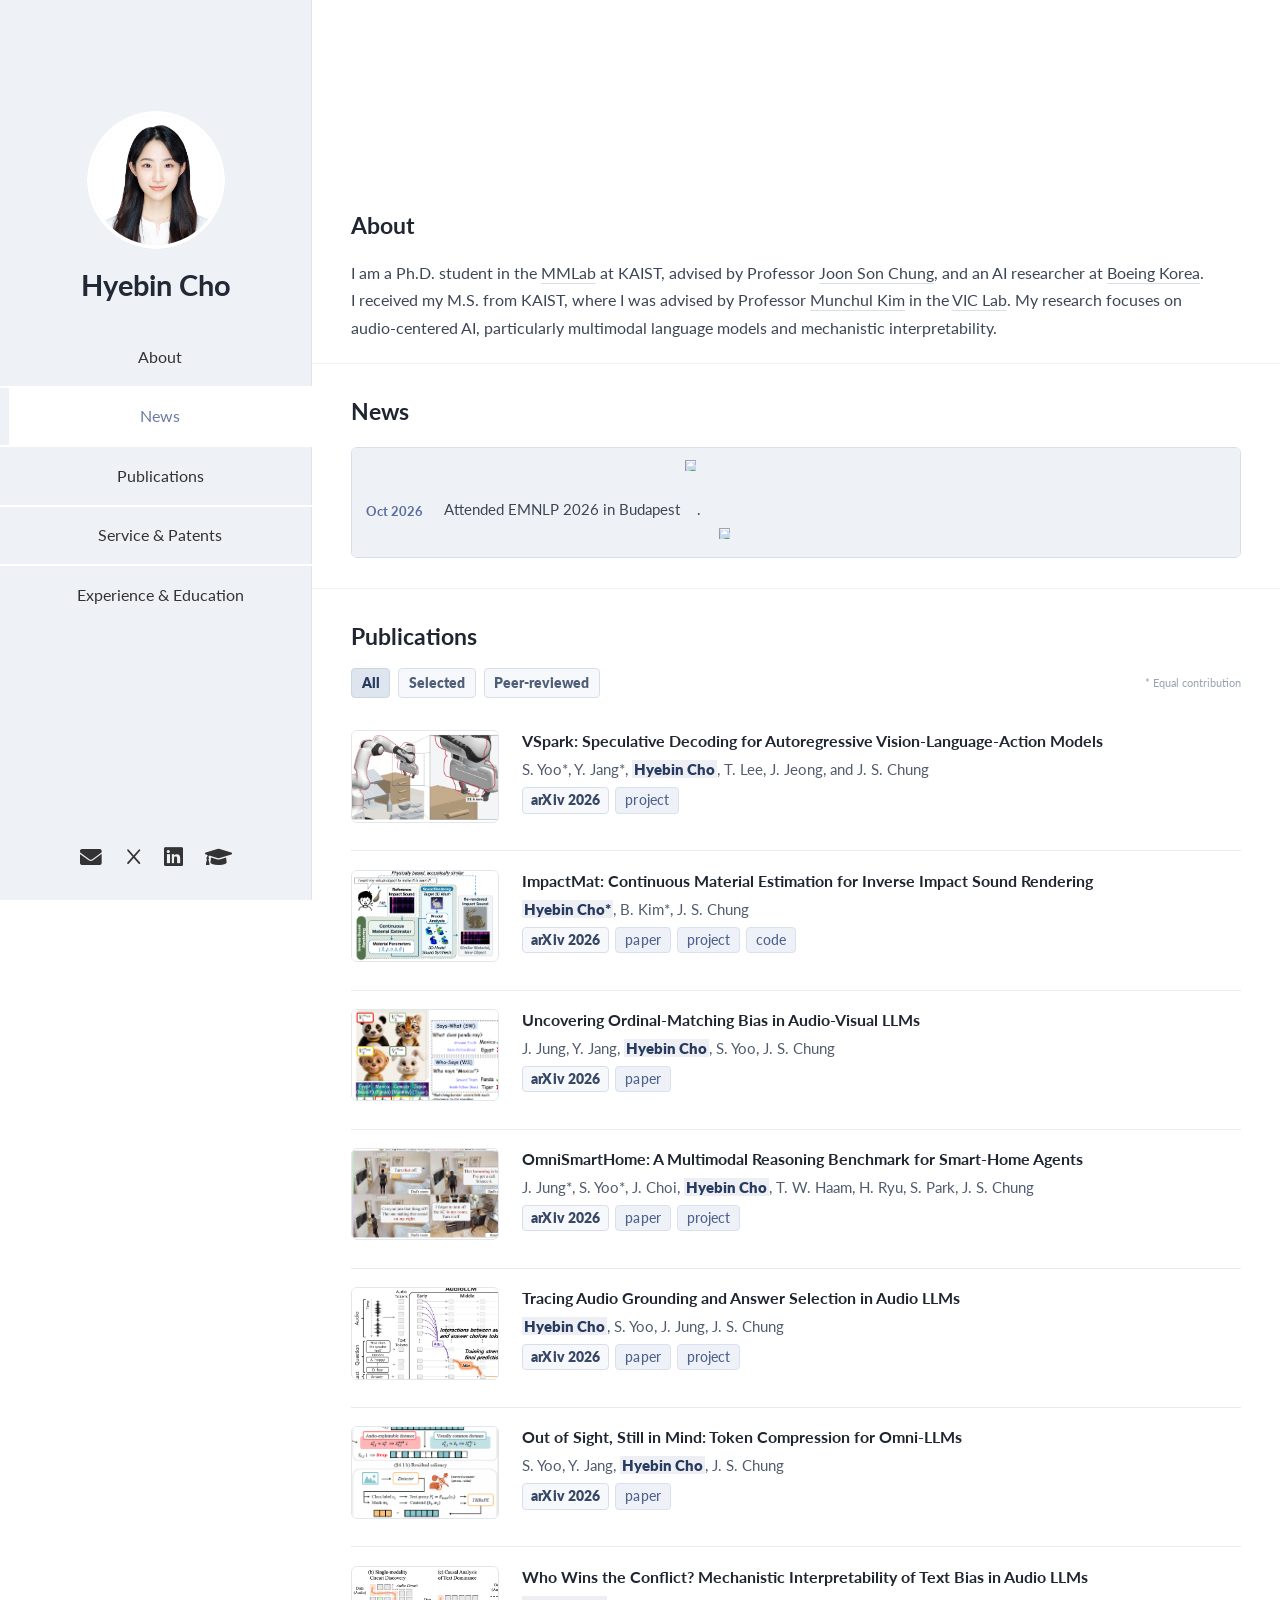
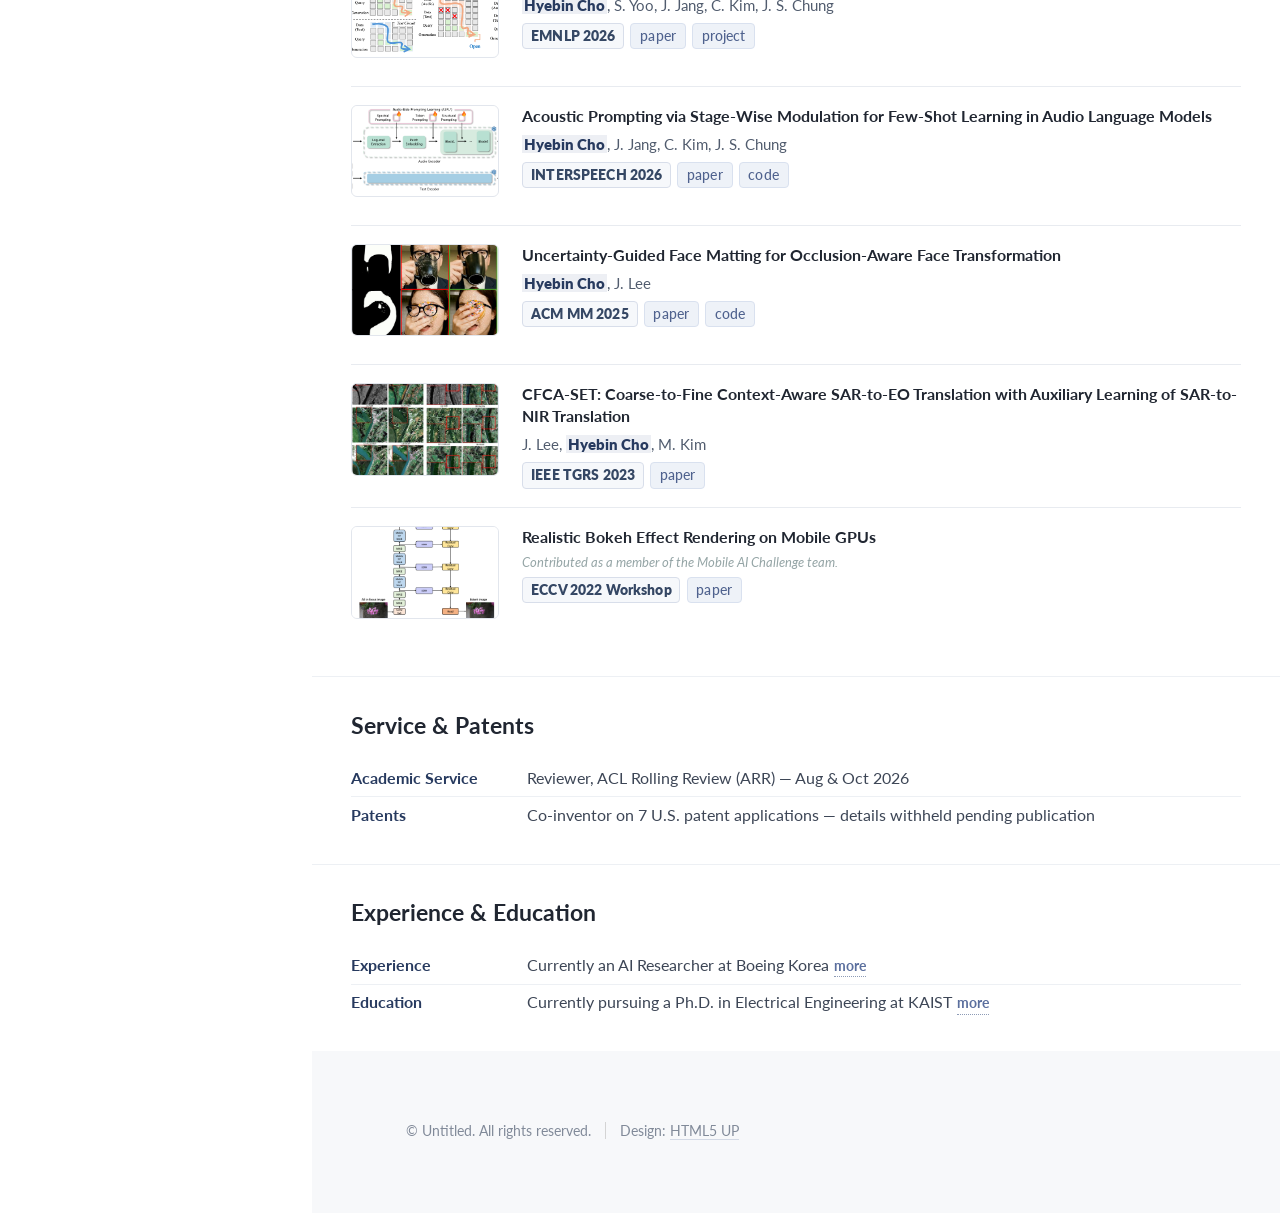
==== commit f87e8b6d: "Refresh publications and site details" ====
--- a/index.html
+++ b/index.html
@@ -9,6 +9,7 @@
 		<title>Hyebin Cho - AI Researcher</title>
 		<meta charset="utf-8" />
 		<meta name="viewport" content="width=device-width, initial-scale=1, user-scalable=no" />
+			<link rel="icon" href="favicon.svg" type="image/svg+xml" />
 		<link rel="stylesheet" href="assets/css/polished.css?v=3" />
 		<meta name="description" content="Projects and research by Hyebin Cho" />
 		<meta name="robots" content="index, follow" />
@@ -136,6 +137,20 @@
 								</div>
 
 								<!-- Publication 1 -->
+								<div class="pub-item" data-selected="false" data-status="preprint">
+									<div class="pub-content">
+										<div class="pub-image">
+											<img src="images/papers/vspark.png" alt="VSpark Preview" />
+										</div>
+										<div class="pub-text">
+											<p class="title">VSpark: Speculative Decoding for Autoregressive Vision-Language-Action Models</p>
+											<p class="authors"><a href="https://suho-yoo.github.io/" target="_blank">S. Yoo*</a>, <a href="https://art-jang.github.io/" target="_blank">Y. Jang*</a>, <strong>Hyebin Cho</strong>, <a href="https://sites.google.com/view/taeyeop-lee/" target="_blank">T. Lee</a>, J. Jeong, and <a href="https://mm.kaist.ac.kr/joon/" target="_blank">J. S. Chung</a></p>
+											<p class="venue"><span class="venue-label">arXiv 2026</span> <a href="https://suho-yoo.github.io/VSpark/" target="_blank" rel="noopener noreferrer">project</a></p>
+										</div>
+									</div>
+								</div>
+
+								<!-- Publication 2 -->
 								<div class="pub-item" data-selected="true" data-status="preprint">
 									<div class="pub-content">
 										<div class="pub-image">
@@ -143,22 +158,8 @@
 										</div>
 										<div class="pub-text">
 											<p class="title">ImpactMat: Continuous Material Estimation for Inverse Impact Sound Rendering</p>
-											<p class="authors"><strong>Hyebin Cho*</strong>, <a href="https://bumsookim00.com/" target="_blank">Bumsoo Kim*</a>, <a href="https://mm.kaist.ac.kr/joon/" target="_blank">Joon Son Chung</a></p>
-											<p class="venue"><span class="venue-label">arXiv 2026</span> <a href="https://arxiv.org/abs/2610.07061" target="_blank">paper</a> <a href="https://impactmat.github.io/ImpactMat/" target="_blank">project</a> <a href="https://github.com/ImpactMat/ImpactMat" target="_blank">code</a></p>
-										</div>
-									</div>
-								</div>
-
-								<!-- Publication 2 -->
-								<div class="pub-item" data-selected="false" data-status="preprint">
-									<div class="pub-content">
-										<div class="pub-image">
-											<img src="images/papers/ordinal.png" alt="Ordinal-Matching Bias Preview" />
-										</div>
-										<div class="pub-text">
-											<p class="title">Uncovering Ordinal-Matching Bias in Audio-Visual LLMs</p>
-											<p class="authors"><a href="https://jihoojung0106.github.io/" target="_blank">Jihoo Jung</a>, <a href="https://art-jang.github.io/" target="_blank">Youngjoon Jang</a>, <strong>Hyebin Cho</strong>, <a href="https://suho-yoo.github.io/" target="_blank">Suho Yoo</a>, <a href="https://mm.kaist.ac.kr/joon/" target="_blank">Joon Son Chung</a></p>
-											<p class="venue"><span class="venue-label">arXiv 2026</span> <a href="https://arxiv.org/abs/2609.34223" target="_blank">paper</a></p>
+											<p class="authors"><strong>Hyebin Cho*</strong>, <a href="https://bumsookim00.com/" target="_blank">B. Kim*</a>, <a href="https://mm.kaist.ac.kr/joon/" target="_blank">J. S. Chung</a></p>
+											<p class="venue"><span class="venue-label">arXiv 2026</span> <a href="https://arxiv.org/abs/2610.07061" target="_blank">paper</a> <a href="https://impactmat.github.io/ImpactMat/" target="_blank" rel="noopener noreferrer">project</a> <a href="https://github.com/ImpactMat/ImpactMat" target="_blank">code</a></p>
 										</div>
 									</div>
 								</div>
@@ -167,17 +168,31 @@
 								<div class="pub-item" data-selected="false" data-status="preprint">
 									<div class="pub-content">
 										<div class="pub-image">
+											<img src="images/papers/ordinal.png" alt="Ordinal-Matching Bias Preview" />
+										</div>
+										<div class="pub-text">
+											<p class="title">Uncovering Ordinal-Matching Bias in Audio-Visual LLMs</p>
+											<p class="authors"><a href="https://jihoojung0106.github.io/" target="_blank">J. Jung</a>, <a href="https://art-jang.github.io/" target="_blank">Y. Jang</a>, <strong>Hyebin Cho</strong>, <a href="https://suho-yoo.github.io/" target="_blank">S. Yoo</a>, <a href="https://mm.kaist.ac.kr/joon/" target="_blank">J. S. Chung</a></p>
+											<p class="venue"><span class="venue-label">arXiv 2026</span> <a href="https://arxiv.org/abs/2609.34223" target="_blank">paper</a></p>
+										</div>
+									</div>
+								</div>
+
+								<!-- Publication 4 -->
+								<div class="pub-item" data-selected="false" data-status="preprint">
+									<div class="pub-content">
+										<div class="pub-image">
 											<img src="images/papers/omnihome.png" alt="OmniSmartHome Preview" />
 										</div>
 										<div class="pub-text">
 											<p class="title">OmniSmartHome: A Multimodal Reasoning Benchmark for Smart-Home Agents</p>
-											<p class="authors"><a href="https://jihoojung0106.github.io/" target="_blank">Jihoo Jung*</a>, <a href="https://suho-yoo.github.io/" target="_blank">Suho Yoo*</a>, <a href="https://choijeongsoo.github.io/" target="_blank">Jeongsoo Choi</a>, <strong>Hyebin Cho</strong>, Tae Wook Haam, <a href="https://sites.google.com/view/hyeonggonryu" target="_blank">Hyeonggon Ryu</a>, Sumin Park, <a href="https://mm.kaist.ac.kr/joon/" target="_blank">Joon Son Chung</a></p>
-											<p class="venue"><span class="venue-label">arXiv 2026</span> <a href="https://arxiv.org/abs/2609.32569" target="_blank">paper</a> <a href="https://omni-smart-home.github.io/" target="_blank">project</a></p>
-										</div>
-									</div>
-								</div>
-
-								<!-- Publication 4 -->
+											<p class="authors"><a href="https://jihoojung0106.github.io/" target="_blank">J. Jung*</a>, <a href="https://suho-yoo.github.io/" target="_blank">S. Yoo*</a>, <a href="https://choijeongsoo.github.io/" target="_blank">J. Choi</a>, <strong>Hyebin Cho</strong>, T. W. Haam, <a href="https://sites.google.com/view/hyeonggonryu" target="_blank">H. Ryu</a>, S. Park, <a href="https://mm.kaist.ac.kr/joon/" target="_blank">J. S. Chung</a></p>
+											<p class="venue"><span class="venue-label">arXiv 2026</span> <a href="https://arxiv.org/abs/2609.32569" target="_blank">paper</a> <a href="https://omni-smart-home.github.io/" target="_blank" rel="noopener noreferrer">project</a></p>
+										</div>
+									</div>
+								</div>
+
+								<!-- Publication 5 -->
 								<div class="pub-item" data-selected="true" data-status="preprint">
 									<div class="pub-content">
 										<div class="pub-image">
@@ -185,13 +200,13 @@
 										</div>
 										<div class="pub-text">
 											<p class="title">Tracing Audio Grounding and Answer Selection in Audio LLMs</p>
-											<p class="authors"><strong>Hyebin Cho</strong>, <a href="https://suho-yoo.github.io/" target="_blank">Suho Yoo</a>, <a href="https://jihoojung0106.github.io/" target="_blank">Jihoo Jung</a>, <a href="https://mm.kaist.ac.kr/joon/" target="_blank">Joon Son Chung</a></p>
-											<p class="venue"><span class="venue-label">arXiv 2026</span> <a href="https://arxiv.org/abs/2609.04637" target="_blank">paper</a> <a href="projects/tracing/">project</a></p>
-										</div>
-									</div>
-								</div>
-
-								<!-- Publication 5 -->
+											<p class="authors"><strong>Hyebin Cho</strong>, <a href="https://suho-yoo.github.io/" target="_blank">S. Yoo</a>, <a href="https://jihoojung0106.github.io/" target="_blank">J. Jung</a>, <a href="https://mm.kaist.ac.kr/joon/" target="_blank">J. S. Chung</a></p>
+											<p class="venue"><span class="venue-label">arXiv 2026</span> <a href="https://arxiv.org/abs/2609.04637" target="_blank">paper</a> <a href="projects/tracing/" target="_blank" rel="noopener noreferrer">project</a></p>
+										</div>
+									</div>
+								</div>
+
+								<!-- Publication 6 -->
 								<div class="pub-item" data-selected="false" data-status="preprint">
 									<div class="pub-content">
 										<div class="pub-image">
@@ -199,22 +214,8 @@
 										</div>
 										<div class="pub-text">
 											<p class="title">Out of Sight, Still in Mind: Token Compression for Omni-LLMs</p>
-											<p class="authors"><a href="https://suho-yoo.github.io/" target="_blank">Suho Yoo</a>, <a href="https://art-jang.github.io/" target="_blank">Youngjoon Jang</a>, <strong>Hyebin Cho</strong>, <a href="https://mm.kaist.ac.kr/joon/" target="_blank">Joon Son Chung</a></p>
+											<p class="authors"><a href="https://suho-yoo.github.io/" target="_blank">S. Yoo</a>, <a href="https://art-jang.github.io/" target="_blank">Y. Jang</a>, <strong>Hyebin Cho</strong>, <a href="https://mm.kaist.ac.kr/joon/" target="_blank">J. S. Chung</a></p>
 											<p class="venue"><span class="venue-label">arXiv 2026</span> <a href="https://arxiv.org/abs/2607.21179" target="_blank">paper</a></p>
-										</div>
-									</div>
-								</div>
-
-								<!-- Publication 6 -->
-								<div class="pub-item" data-selected="true" data-status="published">
-									<div class="pub-content">
-										<div class="pub-image">
-											<img src="images/papers/conflict.png" alt="Who Wins the Conflict Preview" />
-										</div>
-										<div class="pub-text">
-											<p class="title">Who Wins the Conflict? Mechanistic Interpretability of Text Bias in Audio LLMs</p>
-											<p class="authors"><strong>Hyebin Cho</strong>, <a href="https://suho-yoo.github.io/" target="_blank">Suho Yoo</a>, <a href="https://jhyukjang.github.io/" target="_blank">Jaehyuk Jang</a>, <a href="https://cilabs.kaist.ac.kr/members/professor" target="_blank">Changick Kim</a>, <a href="https://mm.kaist.ac.kr/joon/" target="_blank">Joon Son Chung</a></p>
-											<p class="venue"><span class="venue-label">EMNLP 2026</span> <a href="https://arxiv.org/abs/2606.18924" target="_blank">paper</a> <a href="projects/conflict/">project</a></p>
 										</div>
 									</div>
 								</div>
@@ -223,12 +224,12 @@
 								<div class="pub-item" data-selected="true" data-status="published">
 									<div class="pub-content">
 										<div class="pub-image">
-											<img src="images/papers/aspl.png" alt="Acoustic Prompting Preview" />
-										</div>
-										<div class="pub-text">
-											<p class="title">Acoustic Prompting via Stage-Wise Modulation for Few-Shot Learning in Audio Language Models</p>
-											<p class="authors"><strong>Hyebin Cho</strong>, <a href="https://jhyukjang.github.io/" target="_blank">Jaehyuk Jang</a>, <a href="https://cilabs.kaist.ac.kr/members/professor" target="_blank">Changick Kim</a>, <a href="https://mm.kaist.ac.kr/joon/" target="_blank">Joon Son Chung</a></p>
-											<p class="venue"><span class="venue-label">INTERSPEECH 2026</span> <a href="https://arxiv.org/abs/2606.15751" target="_blank">paper</a> <a href="https://github.com/hyebin-c/aspl" target="_blank">code</a></p>
+											<img src="images/papers/conflict.png" alt="Who Wins the Conflict Preview" />
+										</div>
+										<div class="pub-text">
+											<p class="title">Who Wins the Conflict? Mechanistic Interpretability of Text Bias in Audio LLMs</p>
+											<p class="authors"><strong>Hyebin Cho</strong>, <a href="https://suho-yoo.github.io/" target="_blank">S. Yoo</a>, <a href="https://jhyukjang.github.io/" target="_blank">J. Jang</a>, <a href="https://cilabs.kaist.ac.kr/members/professor" target="_blank">C. Kim</a>, <a href="https://mm.kaist.ac.kr/joon/" target="_blank">J. S. Chung</a></p>
+											<p class="venue"><span class="venue-label">EMNLP 2026</span> <a href="https://arxiv.org/abs/2606.18924" target="_blank">paper</a> <a href="projects/conflict/" target="_blank" rel="noopener noreferrer">project</a></p>
 										</div>
 									</div>
 								</div>
@@ -237,17 +238,31 @@
 								<div class="pub-item" data-selected="true" data-status="published">
 									<div class="pub-content">
 										<div class="pub-image">
+											<img src="images/papers/aspl.png" alt="Acoustic Prompting Preview" />
+										</div>
+										<div class="pub-text">
+											<p class="title">Acoustic Prompting via Stage-Wise Modulation for Few-Shot Learning in Audio Language Models</p>
+											<p class="authors"><strong>Hyebin Cho</strong>, <a href="https://jhyukjang.github.io/" target="_blank">J. Jang</a>, <a href="https://cilabs.kaist.ac.kr/members/professor" target="_blank">C. Kim</a>, <a href="https://mm.kaist.ac.kr/joon/" target="_blank">J. S. Chung</a></p>
+											<p class="venue"><span class="venue-label">INTERSPEECH 2026</span> <a href="https://arxiv.org/abs/2606.15751" target="_blank">paper</a> <a href="https://github.com/hyebin-c/aspl" target="_blank">code</a></p>
+										</div>
+									</div>
+								</div>
+
+								<!-- Publication 9 -->
+								<div class="pub-item" data-selected="true" data-status="published">
+									<div class="pub-content">
+										<div class="pub-image">
 											<img src="images/papers/facemat.jpg" alt="FaceMat Preview" />
 										</div>
 										<div class="pub-text">
 											<p class="title">Uncertainty-Guided Face Matting for Occlusion-Aware Face Transformation</p>
-											<p class="authors"><strong>Hyebin Cho</strong>, <a href="https://sites.google.com/view/knuairlab/team/professor" target="_blank">Jaehyup Lee</a></p>
+											<p class="authors"><strong>Hyebin Cho</strong>, <a href="https://knuair.github.io/people/professor/" target="_blank">J. Lee</a></p>
 											<p class="venue"><span class="venue-label">ACM MM 2025</span> <a href="https://www.arxiv.org/abs/2508.03055" target="_blank">paper</a> <a href="https://github.com/hyebin-c/FaceMat" target="_blank">code</a></p>
 										</div>
 									</div>
 								</div>
 
-								<!-- Publication 9 -->
+								<!-- Publication 10 -->
 								<div class="pub-item" data-selected="false" data-status="published">
 									<div class="pub-content">
 										<div class="pub-image">
@@ -255,13 +270,13 @@
 										</div>
 										<div class="pub-text">
 											<p class="title">CFCA-SET: Coarse-to-Fine Context-Aware SAR-to-EO Translation with Auxiliary Learning of SAR-to-NIR Translation</p>
-											<p class="authors"><a href="https://sites.google.com/view/knuairlab/team/professor" target="_blank">Jaehyup Lee</a>, <strong>Hyebin Cho</strong>, <a href="https://www.viclab.kaist.ac.kr/professor" target="_blank">Munchul Kim</a></p>
+											<p class="authors"><a href="https://knuair.github.io/people/professor/" target="_blank">J. Lee</a>, <strong>Hyebin Cho</strong>, <a href="https://www.viclab.kaist.ac.kr/professor" target="_blank">M. Kim</a></p>
 											<p class="venue"><span class="venue-label">IEEE TGRS 2023</span> <a href="https://ieeexplore.ieee.org/document/10262339" target="_blank">paper</a></p>
 										</div>
 									</div>
 								</div>
 
-								<!-- Publication 10 -->
+								<!-- Publication 11 -->
 								<div class="pub-item" data-selected="false" data-status="published">
 									<div class="pub-content">
 										<div class="pub-image">
@@ -308,7 +323,7 @@
 							<div class="container">
 								<h3>Experience &amp; Education</h3>
 								<ul class="work-list activity-list">
-									<li><strong>Experience</strong><span>Currently an AI Researcher at Boeing Korea<button class="inline-more-toggle" type="button" aria-expanded="false" aria-controls="experience-more">more</button><span id="experience-more" class="inline-more-content" hidden><span>Previously a Software Engineer at Samsung Electronics</span><span>Earlier, interned at Naver Labs, Koyoung Technology, and SK hynix</span></span></span></li>
+									<li><strong>Experience</strong><span>Currently an AI Researcher at Boeing Korea<button class="inline-more-toggle" type="button" aria-expanded="false" aria-controls="experience-more">more</button><span id="experience-more" class="inline-more-content" hidden><span>Previous role — Software Engineer at Samsung Electronics</span><span>Internships — Naver Labs, Koyoung Technology, and SK hynix</span></span></span></li>
 									<li><strong>Education</strong><span>Currently pursuing a Ph.D. in Electrical Engineering at KAIST<button class="inline-more-toggle" type="button" aria-expanded="false" aria-controls="education-more">more</button><span id="education-more" class="inline-more-content" hidden><span>M.S. in Electrical Engineering from KAIST</span><span>B.S. in Electrical Engineering from KAIST</span><span>Gyeongnam Science High School</span></span></span></li>
 								</ul>
 							</div>
@@ -658,6 +673,41 @@
 
 			</div>
 
+			<aside class="travel-map-overlay" id="travel-map" hidden>
+				<div class="travel-map-panel" role="dialog" aria-modal="true" aria-labelledby="travel-map-title">
+					<button class="travel-map-close" type="button" aria-label="Close travel map">×</button>
+					<header class="travel-map-heading">
+						<span>Field Notes</span>
+						<h2 id="travel-map-title">Places along the way</h2>
+						<p>Hover over a marker for a small memory.</p>
+					</header>
+					<div class="travel-map-canvas">
+						<img class="world-map" src="images/ETC/world-map.svg" alt="World map with travel locations" />
+
+						<button class="travel-pin pin-seattle" type="button" aria-label="Seattle">
+							<span class="travel-pin-dot"></span>
+							<span class="travel-preview"><img src="images/ETC/venue-preview/seattle.jpg" alt="Low-resolution memory from Seattle" /><span>Seattle · Boeing</span></span>
+						</button>
+						<button class="travel-pin pin-dublin" type="button" aria-label="Dublin">
+							<span class="travel-pin-dot"></span>
+							<span class="travel-preview"><img src="images/ETC/venue-preview/dublin.jpg" alt="Low-resolution memory from Dublin" /><span>Dublin · ACM MM 2025</span></span>
+						</button>
+						<button class="travel-pin pin-budapest square-photo" type="button" aria-label="Budapest">
+							<span class="travel-pin-dot"></span>
+							<span class="travel-preview"><img src="images/ETC/venue-preview/budapest.jpg" alt="Low-resolution memory from Budapest" /><span>Budapest · EMNLP 2026</span></span>
+						</button>
+						<button class="travel-pin pin-nagoya preview-left" type="button" aria-label="Nagoya">
+							<span class="travel-pin-dot"></span>
+							<span class="travel-preview"><img src="images/ETC/venue-preview/nagoya.jpg" alt="Low-resolution memory from Nagoya" /><span>Nagoya · Boeing</span></span>
+						</button>
+						<button class="travel-pin pin-sydney preview-left" type="button" aria-label="Sydney">
+							<span class="travel-pin-dot"></span>
+							<span class="travel-preview"><img src="images/ETC/venue-preview/sydney.jpg" alt="Low-resolution memory from Sydney" /><span>Sydney · INTERSPEECH 2026</span></span>
+						</button>
+					</div>
+				</div>
+			</aside>
+
 		<!-- Scripts -->
 			<script src="assets/js/jquery.min.js"></script>
 			<script src="assets/js/jquery.scrollex.min.js"></script>
@@ -666,6 +716,7 @@
 			<script src="assets/js/breakpoints.min.js"></script>
 			<script src="assets/js/util.js"></script>
 			<script src="assets/js/main.js"></script>
+				<script src="assets/js/travel-map.js"></script>
 			<script>
 				(function () {
 					var filters = document.querySelectorAll('.pub-filters button');
--- a/assets/css/polished.css
+++ b/assets/css/polished.css
@@ -267,6 +267,13 @@
 	color: #515c6e;
 	font-size: 0.92em;
 	line-height: 1.45;
+}
+
+.pub-text .authors a,
+.pub-text .authors a:hover {
+	border-bottom: 0;
+	color: inherit;
+	text-decoration: none;
 }
 
 .pub-text .authors strong {
@@ -385,6 +392,231 @@
 	display: block;
 }
 
+body.travel-map-open {
+	overflow: hidden;
+}
+
+.travel-map-overlay {
+	align-items: center;
+	background: rgba(25, 31, 42, 0.72);
+	bottom: 0;
+	display: flex;
+	justify-content: center;
+	left: 0;
+	padding: 24px;
+	position: fixed;
+	right: 0;
+	top: 0;
+	z-index: 20000;
+}
+
+.travel-map-overlay[hidden] {
+	display: none;
+}
+
+.travel-map-panel {
+	background: #fbfcfe;
+	border: 1px solid #d8dee8;
+	border-radius: 18px;
+	box-shadow: 0 24px 70px rgba(20, 29, 45, 0.28);
+	max-width: 920px;
+	padding: 26px;
+	position: relative;
+	width: 100%;
+}
+
+.travel-map-heading {
+	margin-bottom: 18px;
+}
+
+.travel-map-heading span {
+	color: #5b6f9e;
+	display: block;
+	font-size: 0.68em;
+	font-weight: 800;
+	letter-spacing: 0.1em;
+	margin-bottom: 4px;
+	text-transform: uppercase;
+}
+
+.travel-map-heading h2 {
+	color: #202631;
+	font-size: 1.35em;
+	margin: 0 0 3px;
+}
+
+.travel-map-heading p {
+	color: #818a99;
+	font-size: 0.82em;
+	margin: 0;
+}
+
+.travel-map-close {
+	background: transparent;
+	border: 0;
+	box-shadow: none;
+	color: #657184;
+	cursor: pointer;
+	font: inherit;
+	font-size: 1.45em;
+	font-weight: 400;
+	height: 34px;
+	line-height: 1;
+	padding: 0;
+	position: absolute;
+	right: 18px;
+	top: 16px;
+	width: 34px;
+}
+
+.travel-map-close:hover,
+.travel-map-close:focus {
+	background: transparent;
+	color: #273a5f;
+}
+
+.travel-map-canvas {
+	background: linear-gradient(180deg, #f4f7fb 0%, #eef2f7 100%);
+	border: 1px solid #dce3ed;
+	border-radius: 14px;
+	position: relative;
+}
+
+.world-map {
+	display: block;
+	height: auto;
+	width: 100%;
+}
+
+.travel-pin {
+	appearance: none;
+	background: transparent;
+	border: 0;
+	box-shadow: none;
+	color: #273a5f;
+	cursor: pointer;
+	height: 22px;
+	line-height: 1;
+	margin: -11px 0 0 -11px;
+	padding: 0;
+	position: absolute;
+	width: 22px;
+	z-index: 2;
+}
+
+.travel-pin:hover,
+.travel-pin:focus {
+	background: transparent;
+	z-index: 5;
+}
+
+.travel-pin:focus-visible {
+	outline: 2px solid #273a5f;
+	outline-offset: 3px;
+}
+
+.travel-pin-dot {
+	background: #5b6f9e;
+	border: 3px solid #ffffff;
+	border-radius: 50%;
+	box-shadow: 0 0 0 3px rgba(91, 111, 158, 0.2), 0 3px 8px rgba(39, 58, 95, 0.28);
+	display: block;
+	height: 14px;
+	margin: 4px;
+	transition: transform 0.16s ease;
+	width: 14px;
+}
+
+.travel-pin:hover .travel-pin-dot,
+.travel-pin:focus .travel-pin-dot {
+	transform: scale(1.18);
+}
+
+.travel-preview {
+	background: #ffffff;
+	border: 1px solid #d8dee8;
+	border-radius: 10px;
+	box-shadow: 0 14px 32px rgba(30, 42, 62, 0.22);
+	left: calc(100% + 11px);
+	opacity: 0;
+	padding: 7px;
+	pointer-events: none;
+	position: absolute;
+	top: 50%;
+	transform: translate(5px, -50%);
+	transition: opacity 0.16s ease, transform 0.16s ease, visibility 0.16s ease;
+	visibility: hidden;
+	width: 174px;
+}
+
+.travel-preview img {
+	background: #edf0f4;
+	border-radius: 6px;
+	display: block;
+	height: 112px;
+	image-rendering: auto;
+	object-fit: cover;
+	width: 100%;
+}
+
+.travel-pin.square-photo .travel-preview img {
+	aspect-ratio: 1;
+	height: auto;
+}
+
+.travel-preview > span {
+	color: #465166;
+	display: block;
+	font-size: 0.7em;
+	font-weight: 700;
+	line-height: 1.35;
+	padding: 6px 2px 1px;
+	text-align: left;
+}
+
+.travel-pin:hover .travel-preview,
+.travel-pin:focus .travel-preview {
+	opacity: 1;
+	transform: translate(0, -50%);
+	visibility: visible;
+}
+
+.travel-pin.preview-left .travel-preview {
+	left: auto;
+	right: calc(100% + 11px);
+	transform: translate(-5px, -50%);
+}
+
+.travel-pin.preview-left:hover .travel-preview,
+.travel-pin.preview-left:focus .travel-preview {
+	transform: translate(0, -50%);
+}
+
+.pin-seattle {
+	left: 16%;
+	top: 24%;
+}
+
+.pin-dublin {
+	left: 48.3%;
+	top: 20.5%;
+}
+
+.pin-budapest {
+	left: 55.3%;
+	top: 23.5%;
+}
+
+.pin-nagoya {
+	left: 88%;
+	top: 30.5%;
+}
+
+.pin-sydney {
+	left: 92%;
+	top: 69%;
+}
+
 #footer {
 	background: #f7f8fa;
 	color: #818a99;
@@ -408,6 +640,26 @@
 	.activity-list li {
 		gap: 0.15em;
 		grid-template-columns: 1fr;
+	}
+
+	.travel-map-overlay {
+		padding: 12px;
+	}
+
+	.travel-map-panel {
+		padding: 20px 14px 16px;
+	}
+
+	.travel-map-heading {
+		padding-right: 34px;
+	}
+
+	.travel-preview {
+		width: 140px;
+	}
+
+	.travel-preview img {
+		height: 90px;
 	}
 
 }
